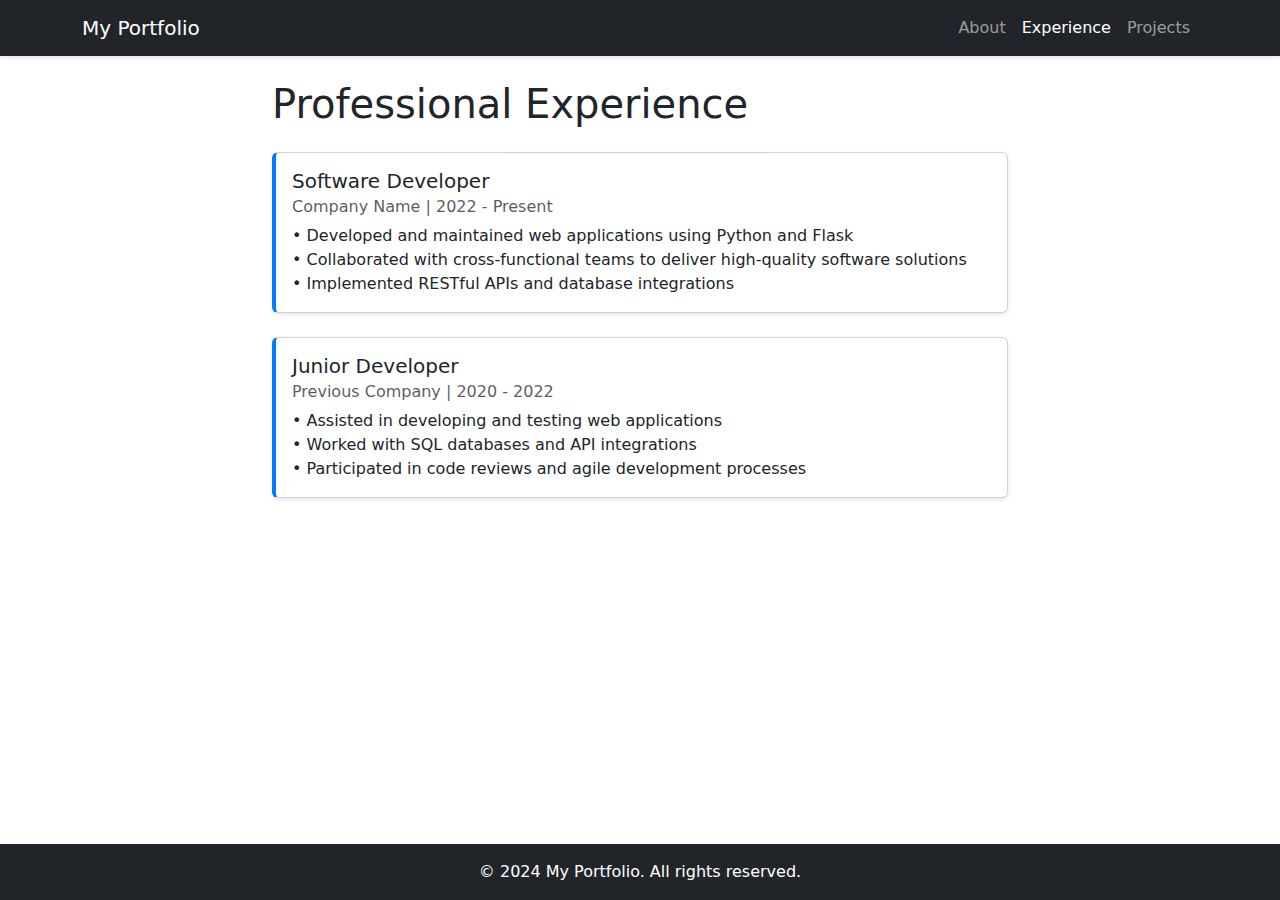
==== experience.html @ 0e80ca26 "Initial Commit" ====
<!DOCTYPE html>
<html lang="en">
<head>
    <meta charset="UTF-8">
    <meta name="viewport" content="width=device-width, initial-scale=1.0">
    <title>Experience - My Portfolio</title>
    <link href="https://cdn.jsdelivr.net/npm/bootstrap@5.3.0/dist/css/bootstrap.min.css" rel="stylesheet">
    <link rel="stylesheet" href="css/style.css">
</head>
<body>
    <nav class="navbar navbar-expand-lg navbar-dark bg-dark">
        <div class="container">
            <a class="navbar-brand" href="index.html">My Portfolio</a>
            <button class="navbar-toggler" type="button" data-bs-toggle="collapse" data-bs-target="#navbarNav">
                <span class="navbar-toggler-icon"></span>
            </button>
            <div class="collapse navbar-collapse" id="navbarNav">
                <ul class="navbar-nav ms-auto">
                    <li class="nav-item">
                        <a class="nav-link" href="index.html">About</a>
                    </li>
                    <li class="nav-item">
                        <a class="nav-link active" href="experience.html">Experience</a>
                    </li>
                    <li class="nav-item">
                        <a class="nav-link" href="projects.html">Projects</a>
                    </li>
                </ul>
            </div>
        </div>
    </nav>

    <main class="container mt-4">
        <div class="row">
            <div class="col-md-8 offset-md-2">
                <h1 class="mb-4">Professional Experience</h1>
                
                <div class="timeline">
                    <div class="card mb-4">
                        <div class="card-body">
                            <h5 class="card-title">Software Developer</h5>
                            <h6 class="card-subtitle mb-2 text-muted">Company Name | 2022 - Present</h6>
                            <p class="card-text">
                                • Developed and maintained web applications using Python and Flask<br>
                                • Collaborated with cross-functional teams to deliver high-quality software solutions<br>
                                • Implemented RESTful APIs and database integrations
                            </p>
                        </div>
                    </div>

                    <div class="card mb-4">
                        <div class="card-body">
                            <h5 class="card-title">Junior Developer</h5>
                            <h6 class="card-subtitle mb-2 text-muted">Previous Company | 2020 - 2022</h6>
                            <p class="card-text">
                                • Assisted in developing and testing web applications<br>
                                • Worked with SQL databases and API integrations<br>
                                • Participated in code reviews and agile development processes
                            </p>
                        </div>
                    </div>
                </div>
            </div>
        </div>
    </main>

    <footer class="footer mt-5 py-3 bg-dark text-white">
        <div class="container text-center">
            <span>© 2024 My Portfolio. All rights reserved.</span>
        </div>
    </footer>

    <script src="https://cdn.jsdelivr.net/npm/bootstrap@5.3.0/dist/js/bootstrap.bundle.min.js"></script>
</body>
</html>
---- css/style.css ----
body {
    min-height: 100vh;
    display: flex;
    flex-direction: column;
}

main {
    flex: 1;
}

.navbar {
    box-shadow: 0 2px 4px rgba(0,0,0,.1);
}

.card {
    transition: transform 0.2s;
    box-shadow: 0 2px 4px rgba(0,0,0,.1);
}

.card:hover {
    transform: translateY(-5px);
}

.footer {
    margin-top: auto;
}

.timeline .card {
    border-left: 4px solid #007bff;
}

.btn-group .btn {
    margin-right: 5px;
}

/* Responsive adjustments */
@media (max-width: 768px) {
    .container {
        padding: 0 15px;
    }
    
    .card {
        margin-bottom: 1rem;
    }
    
    .navbar-brand {
        font-size: 1.2rem;
    }
}
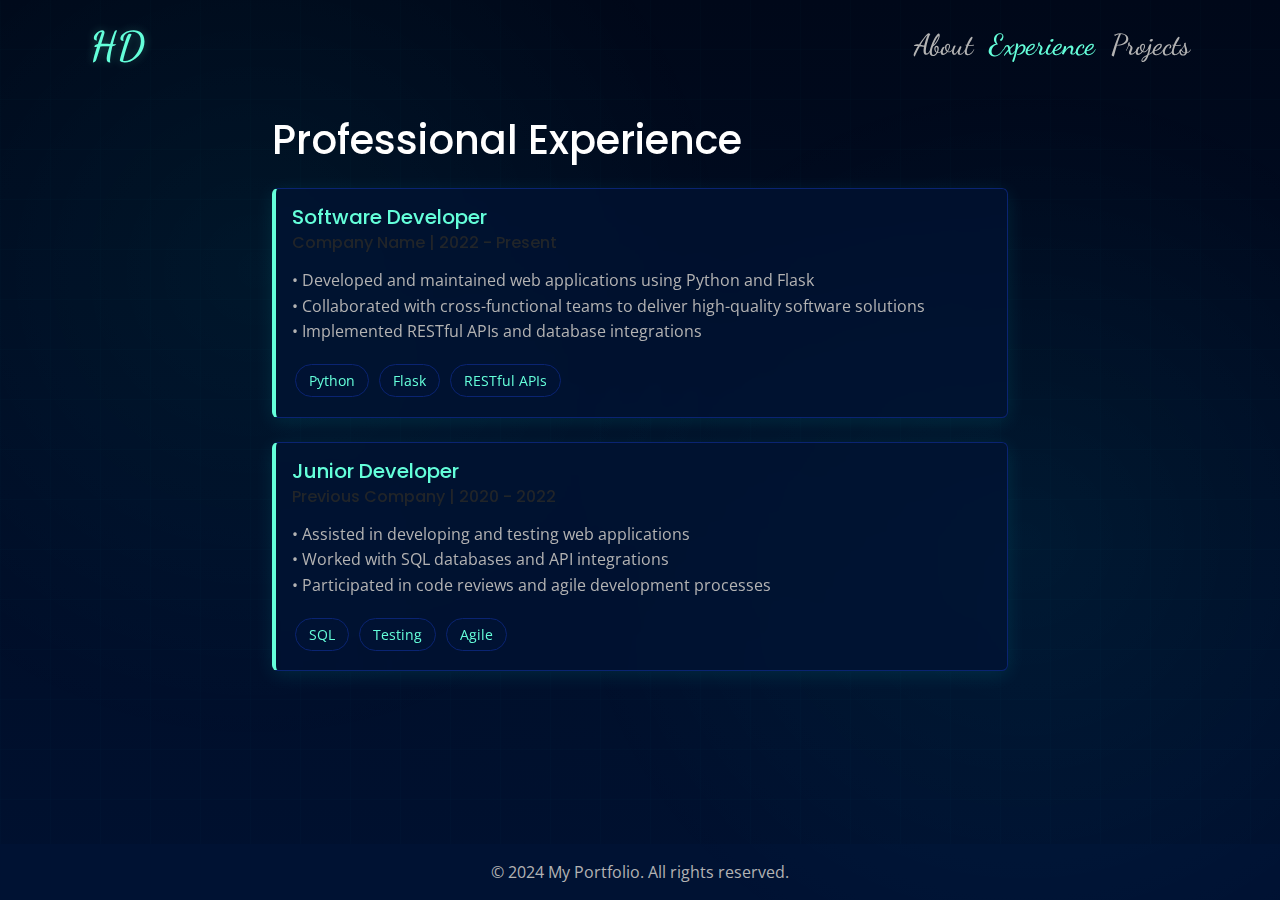
==== commit 67c5b5c4: "Updated portfolio with data-themed background and improved typewriter effect" ====
--- a/experience.html
+++ b/experience.html
@@ -8,9 +8,17 @@
     <link rel="stylesheet" href="css/style.css">
 </head>
 <body>
-    <nav class="navbar navbar-expand-lg navbar-dark bg-dark">
+    <nav class="navbar navbar-expand-lg">
         <div class="container">
-            <a class="navbar-brand" href="index.html">My Portfolio</a>
+            <a class="navbar-brand" href="index.html">
+                HD
+                <div class="typewriter-tooltip">
+                    <span>Hey there! 👋</span>
+                    <span>Just to let you know...</span>
+                    <span>This doesn't mean HD Quality,</span>
+                    <span>it's just my initials!</span>
+                </div>
+            </a>
             <button class="navbar-toggler" type="button" data-bs-toggle="collapse" data-bs-target="#navbarNav">
                 <span class="navbar-toggler-icon"></span>
             </button>
@@ -39,24 +47,34 @@
                     <div class="card mb-4">
                         <div class="card-body">
                             <h5 class="card-title">Software Developer</h5>
-                            <h6 class="card-subtitle mb-2 text-muted">Company Name | 2022 - Present</h6>
+                            <h6 class="card-subtitle mb-3">Company Name | 2022 - Present</h6>
                             <p class="card-text">
                                 • Developed and maintained web applications using Python and Flask<br>
                                 • Collaborated with cross-functional teams to deliver high-quality software solutions<br>
                                 • Implemented RESTful APIs and database integrations
                             </p>
+                            <div class="mt-3">
+                                <span class="skill-tag">Python</span>
+                                <span class="skill-tag">Flask</span>
+                                <span class="skill-tag">RESTful APIs</span>
+                            </div>
                         </div>
                     </div>
 
                     <div class="card mb-4">
                         <div class="card-body">
                             <h5 class="card-title">Junior Developer</h5>
-                            <h6 class="card-subtitle mb-2 text-muted">Previous Company | 2020 - 2022</h6>
+                            <h6 class="card-subtitle mb-3">Previous Company | 2020 - 2022</h6>
                             <p class="card-text">
                                 • Assisted in developing and testing web applications<br>
                                 • Worked with SQL databases and API integrations<br>
                                 • Participated in code reviews and agile development processes
                             </p>
+                            <div class="mt-3">
+                                <span class="skill-tag">SQL</span>
+                                <span class="skill-tag">Testing</span>
+                                <span class="skill-tag">Agile</span>
+                            </div>
                         </div>
                     </div>
                 </div>
@@ -64,7 +82,7 @@
         </div>
     </main>
 
-    <footer class="footer mt-5 py-3 bg-dark text-white">
+    <footer class="footer mt-5 py-3">
         <div class="container text-center">
             <span>© 2024 My Portfolio. All rights reserved.</span>
         </div>
--- a/css/style.css
+++ b/css/style.css
@@ -1,36 +1,323 @@
+/* Import Google Fonts */
+@import url('https://fonts.googleapis.com/css2?family=Open+Sans:wght@300;400;600&family=Poppins:wght@400;500;600;700&family=Source+Code+Pro:wght@400&family=Dancing+Script:wght@400;500;600;700&display=swap');
+
+/* Dark mode colors */
+:root {
+    --bg-primary: #000819;
+    --bg-secondary: #001233;
+    --text-primary: #ffffff;
+    --text-secondary: #b3b3b3;
+    --accent-color: #64ffda;
+    --card-bg: rgba(0, 18, 51, 0.7);
+    --border-color: #0a2472;
+    --glow-color: rgba(0, 255, 255, 0.1);
+}
+
+/* Logo Container */
+.navbar {
+    position: relative;
+    overflow: visible;
+    z-index: 1000;
+    padding: 1.5rem 0;
+    background-color: transparent !important;
+    box-shadow: none;
+}
+
+/* Logo Styling */
+.navbar-brand {
+    font-family: 'Dancing Script', cursive;
+    font-weight: 700;
+    font-size: 2.5rem !important;
+    color: var(--accent-color) !important;
+    letter-spacing: 1px;
+    padding: 0 8px;
+    transition: all 0.3s ease;
+    text-shadow: 0 0 10px rgba(100, 255, 218, 0.3);
+    position: relative;
+    display: inline-flex;
+    align-items: center;
+}
+
+.navbar-brand:hover {
+    color: var(--accent-color) !important;
+    transform: translateY(-2px);
+    text-shadow: 0 0 15px rgba(100, 255, 218, 0.5);
+}
+
+/* Cloud-like tooltip */
+.typewriter-tooltip {
+    visibility: hidden;
+    position: absolute;
+    top: -5px;
+    left: calc(100% + 15px);
+    padding: 0.8rem 1.8rem;
+    background-color: var(--bg-secondary);
+    border: 2px solid var(--border-color);
+    font-family: 'Dancing Script', cursive;
+    font-size: 1.2rem;
+    font-weight: 500;
+    color: var(--text-secondary);
+    white-space: pre-line;
+    z-index: 1000;
+    width: 335px;
+    text-align: left;
+    line-height: 1;
+    box-shadow: 0 4px 15px rgba(0, 0, 0, 0.2);
+    border-radius: 25px 25px 25px 5px;
+    transform-origin: left center;
+}
+
+.typewriter-tooltip::before {
+    content: '';
+    position: absolute;
+    left: -12px;
+    top: 15px;
+    width: 20px;
+    height: 20px;
+    background-color: var(--bg-secondary);
+    border: 2px solid var(--border-color);
+    border-right: none;
+    border-top: none;
+    transform: rotate(45deg);
+}
+
+.navbar-brand:hover .typewriter-tooltip {
+    visibility: visible;
+    animation: fadeIn 0.3s ease forwards;
+}
+
+.typewriter-tooltip span {
+    display: block;
+    overflow: hidden;
+    white-space: nowrap;
+    width: 0;
+    margin-bottom: 0.2rem;
+}
+
+.navbar-brand:hover .typewriter-tooltip span {
+    animation: typing 2s steps(80, end) forwards;
+}
+
+@keyframes typing {
+    from {
+        width: 0;
+    }
+    to {
+        width: 100%;
+    }
+}
+
+.navbar-brand:hover .typewriter-tooltip span:nth-child(1) {
+    animation-delay: 0s;
+}
+
+.navbar-brand:hover .typewriter-tooltip span:nth-child(2) {
+    animation-delay: 2s;
+}
+
+.navbar-brand:hover .typewriter-tooltip span:nth-child(3) {
+    animation-delay: 4s;
+}
+
+.navbar-brand:hover .typewriter-tooltip span:nth-child(4) {
+    animation-delay: 6s;
+}
+
+/* Typewriter animation */
+@keyframes typing {
+    from { width: 0 }
+    to { width: 100% }
+}
+
+/* Fade in animation */
+@keyframes fadeIn {
+    from {
+        opacity: 0;
+        transform: translateX(-10px);
+    }
+    to {
+        opacity: 1;
+        transform: translateX(0);
+    }
+}
+
+/* Responsive adjustments for tooltip */
+@media (max-width: 992px) {
+    .typewriter-tooltip {
+        width: 320px;
+        left: 50%;
+        top: calc(100% + 15px);
+        transform: translateX(-50%);
+        border-radius: 20px;
+    }
+
+    .typewriter-tooltip::before {
+        left: calc(50% - 10px);
+        top: -10px;
+        transform: rotate(135deg);
+    }
+
+    .navbar-brand:hover .typewriter-tooltip {
+        transform: translateX(-50%);
+    }
+
+    @keyframes fadeIn {
+        from {
+            opacity: 0;
+            transform: translateX(-50%) translateY(-10px);
+        }
+        to {
+            opacity: 1;
+            transform: translateX(-50%) translateY(0);
+        }
+    }
+}
+
 body {
     min-height: 100vh;
     display: flex;
     flex-direction: column;
+    background-color: var(--bg-primary);
+    background-image: 
+        linear-gradient(0deg, rgba(0, 18, 51, 0.9) 0%, rgba(0, 8, 25, 0.9) 100%),
+        linear-gradient(90deg, var(--glow-color) 1px, transparent 1px),
+        linear-gradient(0deg, var(--glow-color) 1px, transparent 1px),
+        radial-gradient(circle at 50% 50%, var(--glow-color) 0%, transparent 50%);
+    background-size: 100% 100%, 50px 50px, 50px 50px, 100% 100%;
+    background-position: 0 0;
+    color: var(--text-primary);
+    font-family: 'Open Sans', sans-serif;
+    position: relative;
+    overflow: hidden;
+}
+
+body::before {
+    content: '';
+    position: fixed;
+    top: 0;
+    left: 0;
+    width: 100%;
+    height: 100%;
+    background: 
+        radial-gradient(circle at 20% 30%, rgba(0, 255, 255, 0.05) 0%, transparent 40%),
+        radial-gradient(circle at 80% 60%, rgba(0, 255, 255, 0.05) 0%, transparent 40%);
+    pointer-events: none;
+    z-index: 0;
+    animation: glow 10s infinite alternate;
+}
+
+@keyframes glow {
+    0% {
+        opacity: 0.5;
+        transform: scale(1);
+    }
+    100% {
+        opacity: 1;
+        transform: scale(1.1);
+    }
+}
+
+h1, h2, h3, h4, h5, h6 {
+    font-family: 'Poppins', sans-serif;
+    color: var(--text-primary);
 }
 
 main {
     flex: 1;
+    position: relative;
+    z-index: 1;
 }
 
 .navbar {
-    box-shadow: 0 2px 4px rgba(0,0,0,.1);
+    padding: 1rem 0;
+}
+
+.nav-link {
+    color: var(--text-secondary) !important;
+    transition: color 0.3s ease;
+    font-size: 1.8rem;
+    font-weight: 500;
+    font-family: 'Dancing Script', cursive;
+}
+
+.nav-link:hover, .nav-link.active {
+    color: var(--accent-color) !important;
 }
 
 .card {
-    transition: transform 0.2s;
-    box-shadow: 0 2px 4px rgba(0,0,0,.1);
+    background-color: var(--card-bg);
+    backdrop-filter: blur(10px);
+    border: 1px solid var(--border-color);
+    transition: transform 0.2s, box-shadow 0.2s;
+    box-shadow: 0 4px 20px rgba(0, 255, 255, 0.1);
 }
 
 .card:hover {
     transform: translateY(-5px);
+    box-shadow: 0 6px 12px rgba(0, 0, 0, 0.2);
+}
+
+.card-title {
+    color: var(--accent-color);
+}
+
+.card-text {
+    color: var(--text-secondary);
+    line-height: 1.6;
 }
 
 .footer {
-    margin-top: auto;
+    background-color: var(--bg-secondary) !important;
+    color: var(--text-secondary);
 }
 
 .timeline .card {
-    border-left: 4px solid #007bff;
-}
-
-.btn-group .btn {
-    margin-right: 5px;
+    border-left: 4px solid var(--accent-color);
+}
+
+.btn-outline-primary {
+    color: var(--accent-color);
+    border-color: var(--accent-color);
+}
+
+.btn-outline-primary:hover {
+    background-color: var(--accent-color);
+    color: var(--bg-primary);
+}
+
+.btn-outline-secondary {
+    color: var(--text-secondary);
+    border-color: var(--text-secondary);
+}
+
+.list-unstyled li {
+    margin-bottom: 0.5rem;
+    color: var(--text-secondary);
+}
+
+.list-unstyled li::before {
+    content: '✓';
+    color: var(--accent-color);
+    margin-right: 0.5rem;
+}
+
+/* Skill tags */
+.skill-tag {
+    background-color: var(--bg-secondary);
+    color: var(--accent-color);
+    padding: 0.3rem 0.8rem;
+    border-radius: 20px;
+    display: inline-block;
+    margin: 0.2rem;
+    font-size: 0.9rem;
+    border: 1px solid var(--border-color);
+    transition: all 0.3s ease;
+}
+
+.skill-tag:hover {
+    background-color: var(--accent-color);
+    color: var(--bg-primary);
+    transform: translateY(-2px);
 }
 
 /* Responsive adjustments */
@@ -44,6 +331,19 @@
     }
     
     .navbar-brand {
-        font-size: 1.2rem;
+        font-size: 2rem !important;
+    }
+
+    .nav-link {
+        font-size: 1.5rem;
+    }
+}
+
+@keyframes fade-in {
+    from {
+        opacity: 0;
+    }
+    to {
+        opacity: 1;
     }
 } 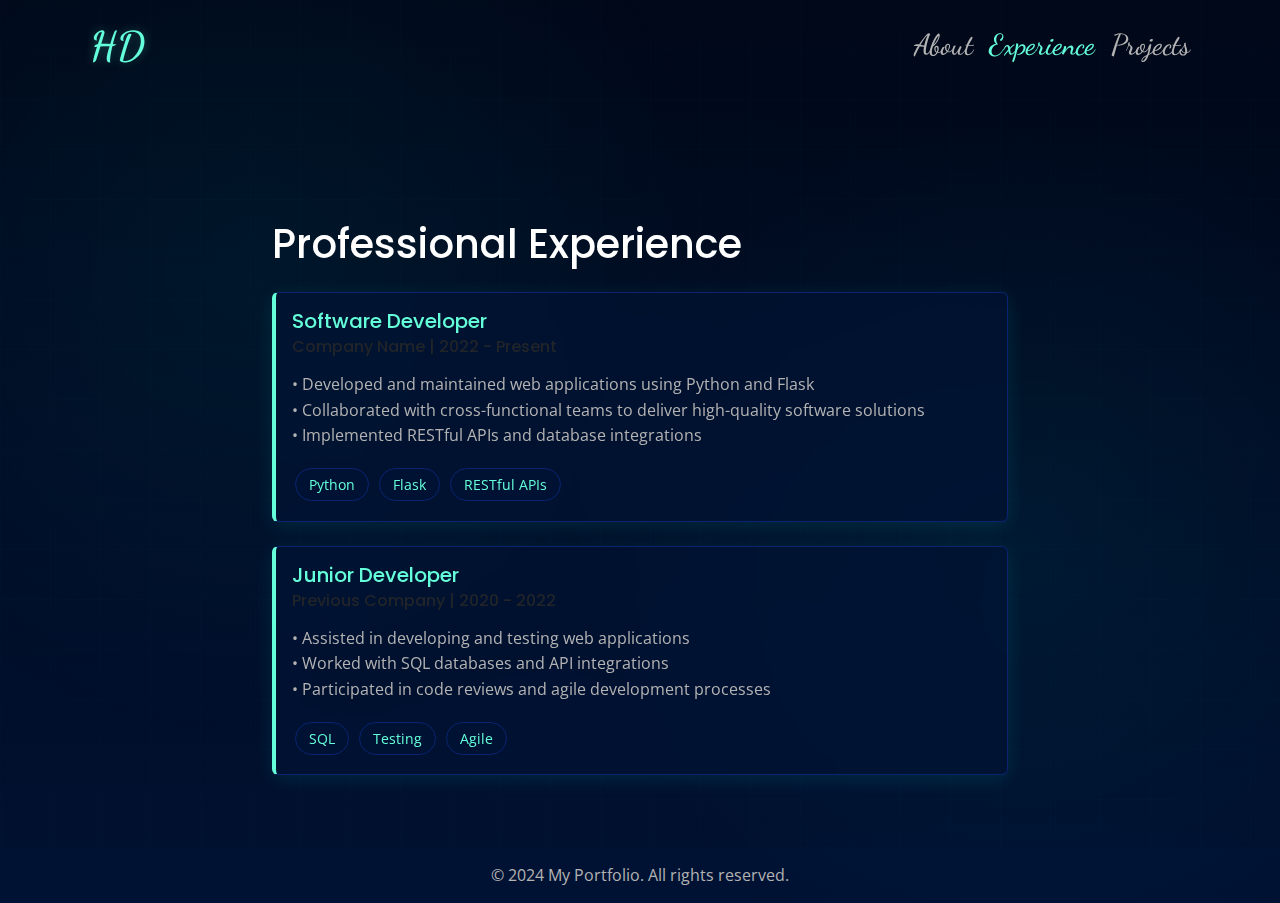
==== commit cf278a74: "Changes in Portfolio" ====
--- a/experience.html
+++ b/experience.html
@@ -13,10 +13,10 @@
             <a class="navbar-brand" href="index.html">
                 HD
                 <div class="typewriter-tooltip">
-                    <span>Hey there! 👋</span>
-                    <span>Just to let you know...</span>
-                    <span>This doesn't mean HD Quality,</span>
-                    <span>it's just my initials!</span>
+                    <span>Hi there! 👋</span>
+                    <span>While HD might suggest High Definition,</span>
+                    <span>these are just my initials - but rest assured,</span>
+                    <span>my work quality is always in high definition! ✨</span>
                 </div>
             </a>
             <button class="navbar-toggler" type="button" data-bs-toggle="collapse" data-bs-target="#navbarNav">
@@ -89,5 +89,6 @@
     </footer>
 
     <script src="https://cdn.jsdelivr.net/npm/bootstrap@5.3.0/dist/js/bootstrap.bundle.min.js"></script>
+    <script src="static/js/typing-sound.js"></script>
 </body>
 </html> --- a/css/style.css
+++ b/css/style.css
@@ -50,35 +50,21 @@
     position: absolute;
     top: -5px;
     left: calc(100% + 15px);
-    padding: 0.8rem 1.8rem;
-    background-color: var(--bg-secondary);
-    border: 2px solid var(--border-color);
+    padding: 0.8rem;
     font-family: 'Dancing Script', cursive;
     font-size: 1.2rem;
     font-weight: 500;
-    color: var(--text-secondary);
+    color: var(--accent-color);
     white-space: pre-line;
     z-index: 1000;
-    width: 335px;
+    width: 410px;
     text-align: left;
     line-height: 1;
-    box-shadow: 0 4px 15px rgba(0, 0, 0, 0.2);
-    border-radius: 25px 25px 25px 5px;
-    transform-origin: left center;
-}
-
+}
+
+/* Remove the tooltip arrow since we don't have a box anymore */
 .typewriter-tooltip::before {
-    content: '';
-    position: absolute;
-    left: -12px;
-    top: 15px;
-    width: 20px;
-    height: 20px;
-    background-color: var(--bg-secondary);
-    border: 2px solid var(--border-color);
-    border-right: none;
-    border-top: none;
-    transform: rotate(45deg);
+    display: none;
 }
 
 .navbar-brand:hover .typewriter-tooltip {
@@ -92,6 +78,7 @@
     white-space: nowrap;
     width: 0;
     margin-bottom: 0.2rem;
+    text-shadow: 0 0 10px rgba(100, 255, 218, 0.3);
 }
 
 .navbar-brand:hover .typewriter-tooltip span {
@@ -142,34 +129,100 @@
 }
 
 /* Responsive adjustments for tooltip */
+@media (max-width: 1200px) {
+    .container {
+        max-width: 95%;
+    }
+}
+
 @media (max-width: 992px) {
     .typewriter-tooltip {
-        width: 320px;
+        width: 350px;
         left: 50%;
         top: calc(100% + 15px);
         transform: translateX(-50%);
-        border-radius: 20px;
-    }
-
-    .typewriter-tooltip::before {
-        left: calc(50% - 10px);
-        top: -10px;
-        transform: rotate(135deg);
+        font-size: 1rem;
+        text-align: center;
     }
 
     .navbar-brand:hover .typewriter-tooltip {
         transform: translateX(-50%);
     }
 
-    @keyframes fadeIn {
-        from {
-            opacity: 0;
-            transform: translateX(-50%) translateY(-10px);
-        }
-        to {
-            opacity: 1;
-            transform: translateX(-50%) translateY(0);
-        }
+    .nav-link {
+        font-size: 1.5rem;
+        text-align: center;
+        padding: 0.5rem 0;
+    }
+
+    .card {
+        margin-bottom: 2rem;
+    }
+}
+
+@media (max-width: 768px) {
+    .container {
+        padding: 0 15px;
+    }
+    
+    .navbar-brand {
+        font-size: 2rem !important;
+    }
+
+    .nav-link {
+        font-size: 1.3rem;
+    }
+
+    .typewriter-tooltip {
+        width: 300px;
+        font-size: 0.9rem;
+    }
+
+    h1 {
+        font-size: 1.8rem;
+    }
+
+    .card-title {
+        font-size: 1.2rem;
+    }
+
+    .skill-tag {
+        font-size: 0.8rem;
+        padding: 0.3rem 0.8rem;
+        margin: 0.2rem;
+    }
+}
+
+@media (max-width: 576px) {
+    .navbar-brand {
+        font-size: 1.8rem !important;
+    }
+
+    .typewriter-tooltip {
+        width: 260px;
+        font-size: 0.85rem;
+    }
+
+    .nav-link {
+        font-size: 1.2rem;
+    }
+
+    h1 {
+        font-size: 1.6rem;
+    }
+
+    .card {
+        padding: 1rem;
+    }
+
+    .skill-tag {
+        font-size: 0.75rem;
+        padding: 0.25rem 0.6rem;
+    }
+
+    .footer {
+        font-size: 0.8rem;
+        padding: 1rem 0;
     }
 }
 
@@ -226,6 +279,11 @@
     flex: 1;
     position: relative;
     z-index: 1;
+    margin-top: 3rem;
+}
+
+.container.mt-4 {
+    margin-top: 3rem !important;
 }
 
 .navbar {
@@ -320,25 +378,6 @@
     transform: translateY(-2px);
 }
 
-/* Responsive adjustments */
-@media (max-width: 768px) {
-    .container {
-        padding: 0 15px;
-    }
-    
-    .card {
-        margin-bottom: 1rem;
-    }
-    
-    .navbar-brand {
-        font-size: 2rem !important;
-    }
-
-    .nav-link {
-        font-size: 1.5rem;
-    }
-}
-
 @keyframes fade-in {
     from {
         opacity: 0;
@@ -346,4 +385,14 @@
     to {
         opacity: 1;
     }
+}
+
+.col-md-8.offset-md-2 {
+    margin-top: 5rem;
+}
+
+main {
+    flex: 1;
+    position: relative;
+    z-index: 1;
 } 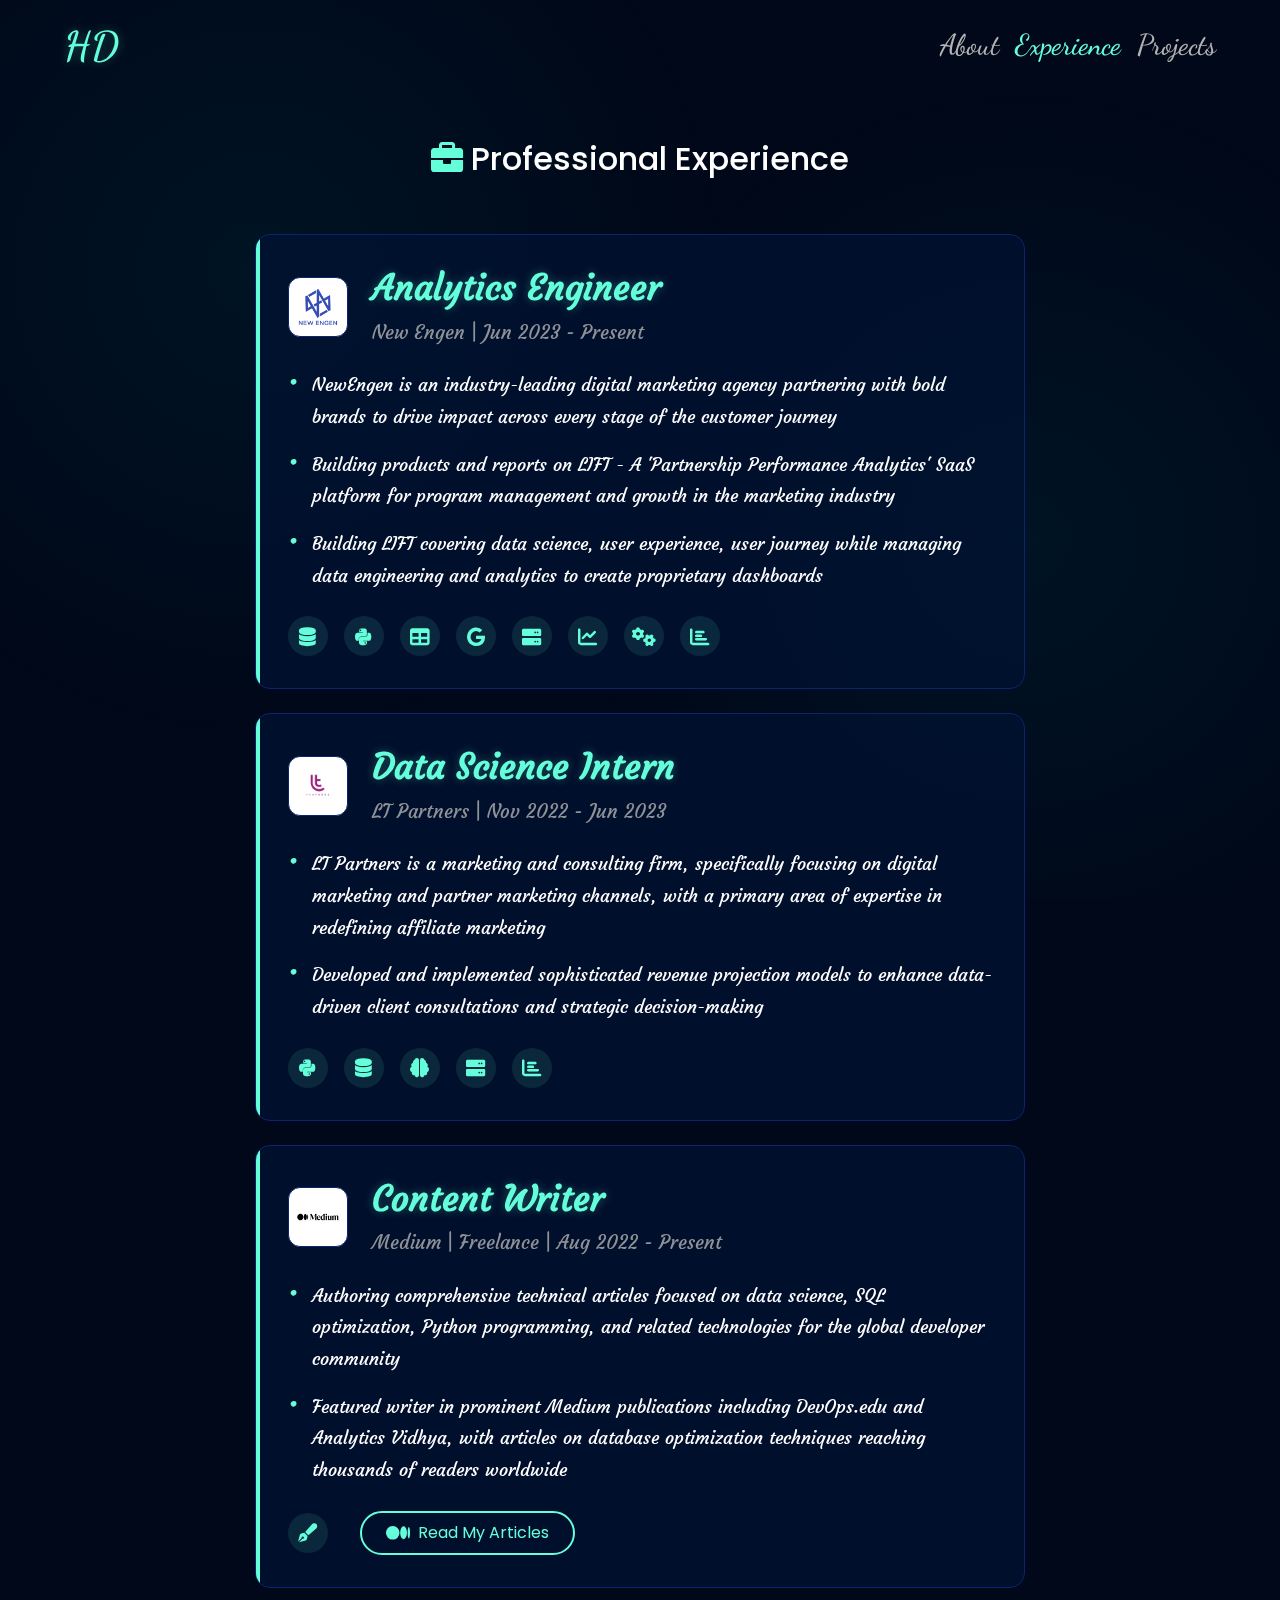
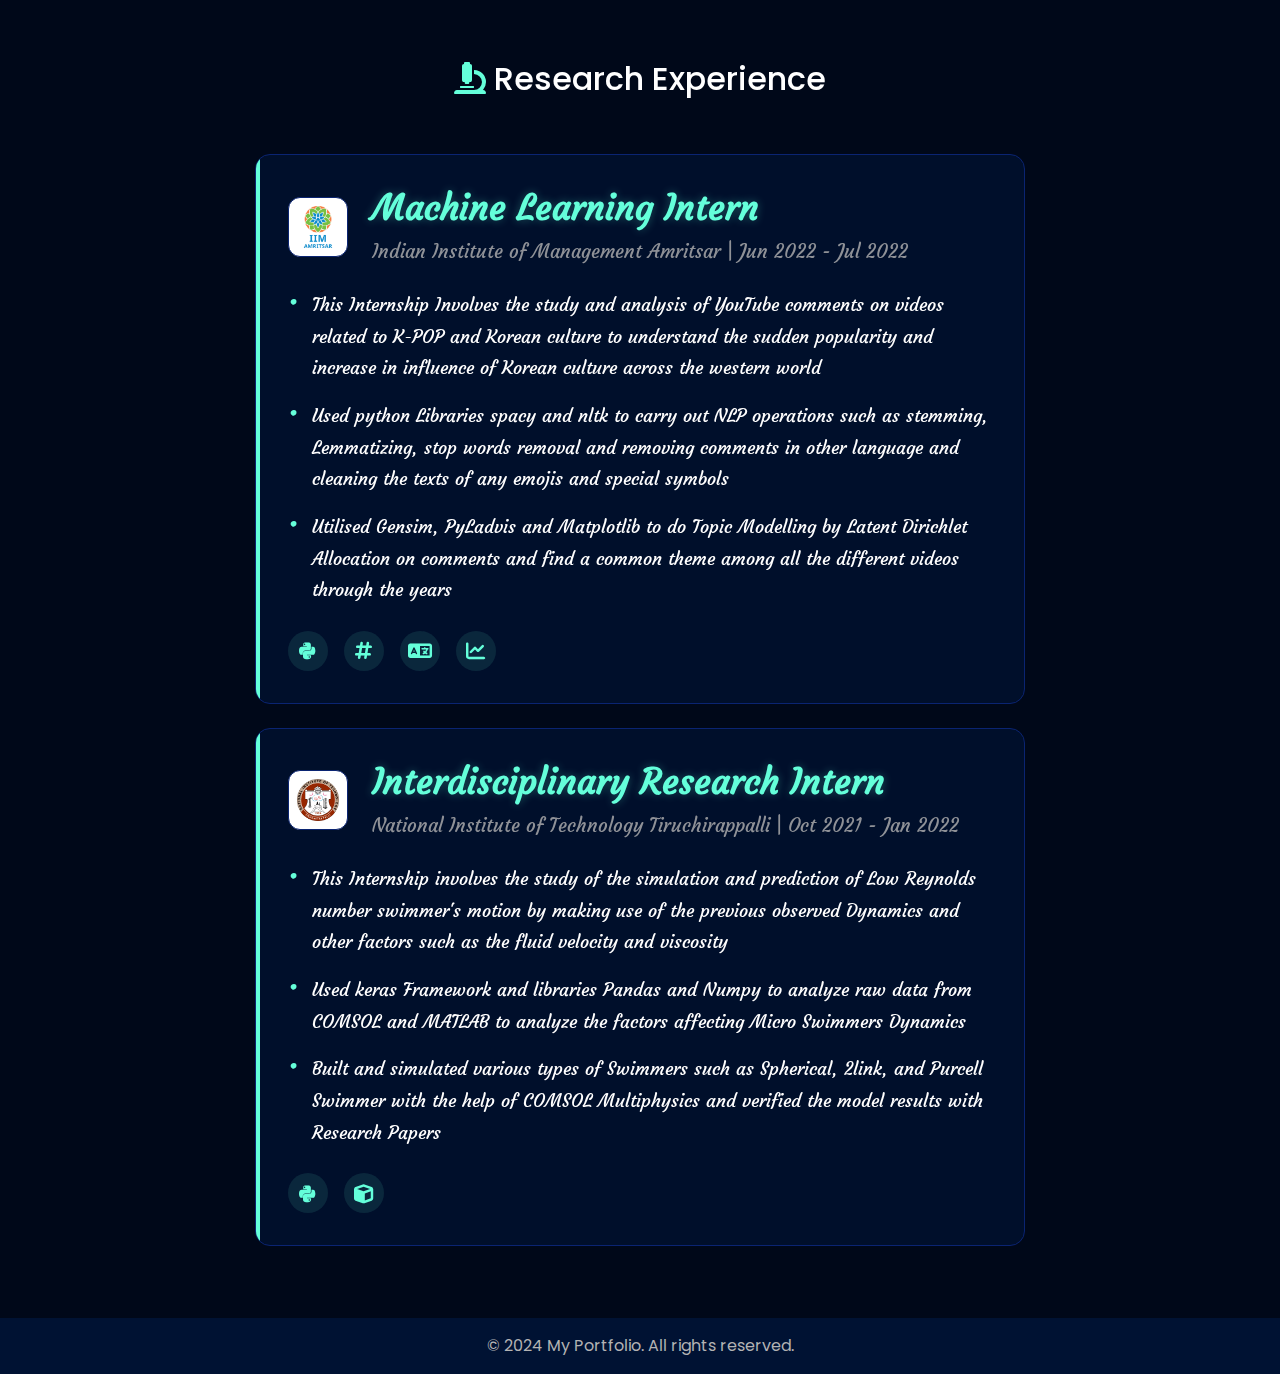
==== commit 4ad1d1c5: "Updated experience page with professional and research experience sections" ====
--- a/experience.html
+++ b/experience.html
@@ -5,6 +5,7 @@
     <meta name="viewport" content="width=device-width, initial-scale=1.0">
     <title>Experience - My Portfolio</title>
     <link href="https://cdn.jsdelivr.net/npm/bootstrap@5.3.0/dist/css/bootstrap.min.css" rel="stylesheet">
+    <link href="https://cdnjs.cloudflare.com/ajax/libs/font-awesome/6.0.0/css/all.min.css" rel="stylesheet">
     <link rel="stylesheet" href="css/style.css">
 </head>
 <body>
@@ -39,41 +40,189 @@
     </nav>
 
     <main class="container mt-4">
-        <div class="row">
-            <div class="col-md-8 offset-md-2">
-                <h1 class="mb-4">Professional Experience</h1>
-                
+        <div class="row justify-content-center">
+            <div class="col-12 text-center mb-5">
+                <h2 class="section-title">
+                    <i class="fas fa-briefcase"></i>
+                    Professional Experience
+                </h2>
+            </div>
+            <div class="col-md-8">
                 <div class="timeline">
                     <div class="card mb-4">
                         <div class="card-body">
-                            <h5 class="card-title">Software Developer</h5>
-                            <h6 class="card-subtitle mb-3">Company Name | 2022 - Present</h6>
-                            <p class="card-text">
-                                • Developed and maintained web applications using Python and Flask<br>
-                                • Collaborated with cross-functional teams to deliver high-quality software solutions<br>
-                                • Implemented RESTful APIs and database integrations
-                            </p>
-                            <div class="mt-3">
-                                <span class="skill-tag">Python</span>
-                                <span class="skill-tag">Flask</span>
-                                <span class="skill-tag">RESTful APIs</span>
-                            </div>
-                        </div>
-                    </div>
-
-                    <div class="card mb-4">
-                        <div class="card-body">
-                            <h5 class="card-title">Junior Developer</h5>
-                            <h6 class="card-subtitle mb-3">Previous Company | 2020 - 2022</h6>
-                            <p class="card-text">
-                                • Assisted in developing and testing web applications<br>
-                                • Worked with SQL databases and API integrations<br>
-                                • Participated in code reviews and agile development processes
-                            </p>
-                            <div class="mt-3">
-                                <span class="skill-tag">SQL</span>
-                                <span class="skill-tag">Testing</span>
-                                <span class="skill-tag">Agile</span>
+                            <div class="experience-header">
+                                <div class="company-logo">
+                                    <img src="assets/images/company1.png" alt="New Engen Logo" />
+                                </div>
+                                <div class="experience-info">
+                                    <h3 class="experience-title">Analytics Engineer</h3>
+                                    <p class="company-duration">New Engen | Jun 2023 - Present</p>
+                                </div>
+                            </div>
+                            <ul class="experience-points">
+                                <li>NewEngen is an industry-leading digital marketing agency partnering with bold brands to drive impact across every stage of the customer journey</li>
+                                <li>Building products and reports on LIFT - A 'Partnership Performance Analytics' SaaS platform for program management and growth in the marketing industry</li>
+                                <li>Building LIFT covering data science, user experience, user journey while managing data engineering and analytics to create proprietary dashboards</li>
+                            </ul>
+                            <div class="skills-container">
+                                <div class="skill-icon" data-tooltip="SQL">
+                                    <i class="fas fa-database"></i>
+                                </div>
+                                <div class="skill-icon" data-tooltip="Python">
+                                    <i class="fab fa-python"></i>
+                                </div>
+                                <div class="skill-icon" data-tooltip="Excel">
+                                    <i class="fas fa-table"></i>
+                                </div>
+                                <div class="skill-icon" data-tooltip="Google Cloud Platform">
+                                    <i class="fab fa-google"></i>
+                                </div>
+                                <div class="skill-icon" data-tooltip="Google BigQuery">
+                                    <i class="fas fa-server"></i>
+                                </div>
+                                <div class="skill-icon" data-tooltip="Data Analytics">
+                                    <i class="fas fa-chart-line"></i>
+                                </div>
+                                <div class="skill-icon" data-tooltip="Data Engineering">
+                                    <i class="fas fa-cogs"></i>
+                                </div>
+                                <div class="skill-icon" data-tooltip="Looker Studio">
+                                    <i class="fas fa-chart-bar"></i>
+                                </div>
+                            </div>
+                        </div>
+                    </div>
+
+                    <div class="card mb-4">
+                        <div class="card-body">
+                            <div class="experience-header">
+                                <div class="company-logo">
+                                    <img src="assets/images/company2.png" alt="LT Partners Logo" />
+                                </div>
+                                <div class="experience-info">
+                                    <h3 class="experience-title">Data Science Intern</h3>
+                                    <p class="company-duration">LT Partners | Nov 2022 - Jun 2023</p>
+                                </div>
+                            </div>
+                            <ul class="experience-points">
+                                <li>LT Partners is a marketing and consulting firm, specifically focusing on digital marketing and partner marketing channels, with a primary area of expertise in redefining affiliate marketing</li>
+                                <li>Developed and implemented sophisticated revenue projection models to enhance data-driven client consultations and strategic decision-making</li>
+                            </ul>
+                            <div class="skills-container">
+                                <div class="skill-icon" data-tooltip="Python">
+                                    <i class="fab fa-python"></i>
+                                </div>
+                                <div class="skill-icon" data-tooltip="SQL">
+                                    <i class="fas fa-database"></i>
+                                </div>
+                                <div class="skill-icon" data-tooltip="Data Science">
+                                    <i class="fas fa-brain"></i>
+                                </div>
+                                <div class="skill-icon" data-tooltip="Google BigQuery">
+                                    <i class="fas fa-server"></i>
+                                </div>
+                                <div class="skill-icon" data-tooltip="Looker Studio">
+                                    <i class="fas fa-chart-bar"></i>
+                                </div>
+                            </div>
+                        </div>
+                    </div>
+
+                    <div class="card mb-4">
+                        <div class="card-body">
+                            <div class="experience-header">
+                                <div class="company-logo">
+                                    <img src="assets/images/company3.png" alt="Medium Logo" />
+                                </div>
+                                <div class="experience-info">
+                                    <h3 class="experience-title">Content Writer</h3>
+                                    <p class="company-duration">Medium | Freelance | Aug 2022 - Present</p>
+                                </div>
+                            </div>
+                            <ul class="experience-points">
+                                <li>Authoring comprehensive technical articles focused on data science, SQL optimization, Python programming, and related technologies for the global developer community</li>
+                                <li>Featured writer in prominent Medium publications including DevOps.edu and Analytics Vidhya, with articles on database optimization techniques reaching thousands of readers worldwide</li>
+                            </ul>
+                            <div class="skills-container">
+                                <div class="skill-icon" data-tooltip="Technical Writing">
+                                    <i class="fas fa-pen-fancy"></i>
+                                </div>
+                                <a href="https://medium.com/@haarishks2020" target="_blank" class="btn btn-outline-accent ms-3">
+                                    <i class="fab fa-medium"></i> Read My Articles
+                                </a>
+                            </div>
+                        </div>
+                    </div>
+                </div>
+            </div>
+        </div>
+
+        <div class="row justify-content-center mt-5">
+            <div class="col-12 text-center mb-5">
+                <h2 class="section-title">
+                    <i class="fas fa-microscope"></i>
+                    Research Experience
+                </h2>
+            </div>
+            <div class="col-md-8">
+                <div class="timeline">
+                    <div class="card mb-4">
+                        <div class="card-body">
+                            <div class="experience-header">
+                                <div class="company-logo">
+                                    <img src="assets/images/research1.png" alt="IIM Amritsar Logo" />
+                                </div>
+                                <div class="experience-info">
+                                    <h3 class="experience-title">Machine Learning Intern</h3>
+                                    <p class="company-duration">Indian Institute of Management Amritsar | Jun 2022 - Jul 2022</p>
+                                </div>
+                            </div>
+                            <ul class="experience-points">
+                                <li>This Internship Involves the study and analysis of YouTube comments on videos related to K-POP and Korean culture to understand the sudden popularity and increase in influence of Korean culture across the western world</li>
+                                <li>Used python Libraries spacy and nltk to carry out NLP operations such as stemming, Lemmatizing, stop words removal and removing comments in other language and cleaning the texts of any emojis and special symbols</li>
+                                <li>Utilised Gensim, PyLadvis and Matplotlib to do Topic Modelling by Latent Dirichlet Allocation on comments and find a common theme among all the different videos through the years</li>
+                            </ul>
+                            <div class="skills-container">
+                                <div class="skill-icon" data-tooltip="Python">
+                                    <i class="fab fa-python"></i>
+                                </div>
+                                <div class="skill-icon" data-tooltip="Social Media Mining">
+                                    <i class="fas fa-hashtag"></i>
+                                </div>
+                                <div class="skill-icon" data-tooltip="Natural Language Processing">
+                                    <i class="fas fa-language"></i>
+                                </div>
+                                <div class="skill-icon" data-tooltip="Data Analytics">
+                                    <i class="fas fa-chart-line"></i>
+                                </div>
+                            </div>
+                        </div>
+                    </div>
+
+                    <div class="card mb-4">
+                        <div class="card-body">
+                            <div class="experience-header">
+                                <div class="company-logo">
+                                    <img src="assets/images/research2.png" alt="NIT Trichy Logo" />
+                                </div>
+                                <div class="experience-info">
+                                    <h3 class="experience-title">Interdisciplinary Research Intern</h3>
+                                    <p class="company-duration">National Institute of Technology Tiruchirappalli | Oct 2021 - Jan 2022</p>
+                                </div>
+                            </div>
+                            <ul class="experience-points">
+                                <li>This Internship involves the study of the simulation and prediction of Low Reynolds number swimmer's motion by making use of the previous observed Dynamics and other factors such as the fluid velocity and viscosity</li>
+                                <li>Used keras Framework and libraries Pandas and Numpy to analyze raw data from COMSOL and MATLAB to analyze the factors affecting Micro Swimmers Dynamics</li>
+                                <li>Built and simulated various types of Swimmers such as Spherical, 2link, and Purcell Swimmer with the help of COMSOL Multiphysics and verified the model results with Research Papers</li>
+                            </ul>
+                            <div class="skills-container">
+                                <div class="skill-icon" data-tooltip="Python">
+                                    <i class="fab fa-python"></i>
+                                </div>
+                                <div class="skill-icon" data-tooltip="COMSOL">
+                                    <i class="fas fa-cube"></i>
+                                </div>
                             </div>
                         </div>
                     </div>
@@ -89,6 +238,5 @@
     </footer>
 
     <script src="https://cdn.jsdelivr.net/npm/bootstrap@5.3.0/dist/js/bootstrap.bundle.min.js"></script>
-    <script src="static/js/typing-sound.js"></script>
 </body>
 </html> --- a/css/style.css
+++ b/css/style.css
@@ -1,5 +1,5 @@
 /* Import Google Fonts */
-@import url('https://fonts.googleapis.com/css2?family=Open+Sans:wght@300;400;600&family=Poppins:wght@400;500;600;700&family=Source+Code+Pro:wght@400&family=Dancing+Script:wght@400;500;600;700&display=swap');
+@import url('https://fonts.googleapis.com/css2?family=Open+Sans:wght@300;400;600&family=Poppins:wght@400;500;600;700&family=Source+Code+Pro:wght@400&family=Dancing+Script:wght@400;500;600;700&family=Courgette:wght@400&display=swap');
 
 /* Dark mode colors */
 :root {
@@ -13,6 +13,63 @@
     --glow-color: rgba(0, 255, 255, 0.1);
 }
 
+/* Base styles */
+
+html {
+    height: 100%;
+    overflow-x: hidden;
+}
+
+body {
+    min-height: 100vh;
+
+    background-color: var(--bg-primary);
+    color: var(--text-primary);
+    font-family: 'Poppins', sans-serif;
+    overflow-x: hidden;
+
+    overflow-y: auto;
+    display: flex;
+    flex-direction: column;
+    position: relative;
+}
+
+main {
+    flex: 1 0 auto;
+
+    position: relative;
+    z-index: 1;
+}
+
+fix-layout
+.container {
+    max-width: 1200px;
+    margin: 0 auto;
+    padding: 0 1rem;
+}
+
+/* Section Spacing */
+.about-content {
+    padding: 2rem 0;
+}
+
+.milestones-section {
+    margin-top: 3rem;
+}
+
+.current-reading-section {
+    margin-top: 3rem;
+}
+
+/* Footer */
+.footer {
+    flex-shrink: 0;
+    background-color: var(--bg-secondary);
+    padding: 1rem 0;
+    margin-top: 3rem;
+}
+
+
 /* Logo Container */
 .navbar {
     position: relative;
@@ -191,6 +248,26 @@
         padding: 0.3rem 0.8rem;
         margin: 0.2rem;
     }
+
+    .milestone-image {
+        margin-top: 2rem;
+    }
+
+    .carousel {
+        margin-top: 1.5rem;
+    }
+    
+    .carousel-control-prev,
+    .carousel-control-next {
+        width: 30px;
+        height: 30px;
+    }
+    
+    .carousel-control-prev-icon,
+    .carousel-control-next-icon {
+        width: 15px;
+        height: 15px;
+    }
 }
 
 @media (max-width: 576px) {
@@ -224,24 +301,6 @@
         font-size: 0.8rem;
         padding: 1rem 0;
     }
-}
-
-body {
-    min-height: 100vh;
-    display: flex;
-    flex-direction: column;
-    background-color: var(--bg-primary);
-    background-image: 
-        linear-gradient(0deg, rgba(0, 18, 51, 0.9) 0%, rgba(0, 8, 25, 0.9) 100%),
-        linear-gradient(90deg, var(--glow-color) 1px, transparent 1px),
-        linear-gradient(0deg, var(--glow-color) 1px, transparent 1px),
-        radial-gradient(circle at 50% 50%, var(--glow-color) 0%, transparent 50%);
-    background-size: 100% 100%, 50px 50px, 50px 50px, 100% 100%;
-    background-position: 0 0;
-    color: var(--text-primary);
-    font-family: 'Open Sans', sans-serif;
-    position: relative;
-    overflow: hidden;
 }
 
 body::before {
@@ -275,13 +334,6 @@
     color: var(--text-primary);
 }
 
-main {
-    flex: 1;
-    position: relative;
-    z-index: 1;
-    margin-top: 3rem;
-}
-
 .container.mt-4 {
     margin-top: 3rem !important;
 }
@@ -302,74 +354,180 @@
     color: var(--accent-color) !important;
 }
 
+/* Experience Cards */
 .card {
-    background-color: var(--card-bg);
-    backdrop-filter: blur(10px);
+    background: var(--card-bg);
+    border-radius: 15px;
     border: 1px solid var(--border-color);
-    transition: transform 0.2s, box-shadow 0.2s;
-    box-shadow: 0 4px 20px rgba(0, 255, 255, 0.1);
+    transition: all 0.3s ease;
+    position: relative;
+    overflow: hidden;
+}
+
+.card::before {
+    content: '';
+    position: absolute;
+    left: 0;
+    top: 0;
+    width: 4px;
+    height: 100%;
+    background-color: var(--accent-color);
 }
 
 .card:hover {
     transform: translateY(-5px);
-    box-shadow: 0 6px 12px rgba(0, 0, 0, 0.2);
-}
-
-.card-title {
-    color: var(--accent-color);
-}
-
-.card-text {
+    box-shadow: 0 10px 20px rgba(0, 0, 0, 0.2);
+}
+
+.card-body {
+    padding: 2rem;
+}
+
+.experience-header {
+    display: flex;
+    align-items: center;
+    gap: 1.5rem;
+    margin-bottom: 1.5rem;
+}
+
+.company-logo {
+    width: 60px;
+    height: 60px;
+    min-width: 60px;
+    border-radius: 12px;
+    overflow: hidden;
+    background-color: white;
+    padding: 8px;
+    border: 1px solid var(--border-color);
+}
+
+.company-logo img {
+    width: 100%;
+    height: 100%;
+    object-fit: contain;
+}
+
+.experience-info {
+    flex: 1;
+}
+
+.experience-title {
+    color: var(--accent-color);
+    font-size: 2.2rem;
+    margin-bottom: 0.5rem;
+    font-weight: 600;
+    font-family: 'Courgette', cursive;
+    text-shadow: 0 0 10px rgba(100, 255, 218, 0.3);
+}
+
+.company-duration {
     color: var(--text-secondary);
-    line-height: 1.6;
-}
-
-.footer {
-    background-color: var(--bg-secondary) !important;
-    color: var(--text-secondary);
-}
-
-.timeline .card {
-    border-left: 4px solid var(--accent-color);
-}
-
-.btn-outline-primary {
-    color: var(--accent-color);
-    border-color: var(--accent-color);
-}
-
-.btn-outline-primary:hover {
+    font-size: 1.2rem;
+    margin-bottom: 0;
+    opacity: 0.8;
+    font-family: 'Courgette', cursive;
+}
+
+.experience-points {
+    list-style: none;
+    padding: 0;
+    margin: 0 0 1.5rem 0;
+    font-family: 'Courgette', cursive;
+}
+
+.experience-points li {
+    color: var(--text-primary);
+    font-size: 1.1rem;
+    margin-bottom: 1rem;
+    padding-left: 1.5rem;
+    position: relative;
+    line-height: 1.8;
+}
+
+.experience-points li::before {
+    content: '•';
+    color: var(--accent-color);
+    position: absolute;
+    left: 0;
+    font-size: 1.5rem;
+    line-height: 1;
+}
+
+.skills-container {
+    display: flex;
+    flex-wrap: wrap;
+    gap: 1rem;
+    margin-top: 1.5rem;
+    align-items: center;
+}
+
+.skill-icon {
+    width: 40px;
+    height: 40px;
+    background-color: rgba(100, 255, 218, 0.1);
+    border-radius: 50%;
+    display: flex;
+    align-items: center;
+    justify-content: center;
+    position: relative;
+    cursor: pointer;
+    transition: all 0.3s ease;
+}
+
+.skill-icon i {
+    color: var(--accent-color);
+    font-size: 1.2rem;
+    transition: all 0.3s ease;
+}
+
+.skill-icon:hover {
     background-color: var(--accent-color);
+    transform: translateY(-5px);
+}
+
+.skill-icon:hover i {
     color: var(--bg-primary);
 }
 
-.btn-outline-secondary {
-    color: var(--text-secondary);
-    border-color: var(--text-secondary);
-}
-
-.list-unstyled li {
-    margin-bottom: 0.5rem;
-    color: var(--text-secondary);
-}
-
-.list-unstyled li::before {
-    content: '✓';
-    color: var(--accent-color);
-    margin-right: 0.5rem;
-}
-
-/* Skill tags */
+/* Tooltip */
+.skill-icon::after {
+    content: attr(data-tooltip);
+    position: absolute;
+    bottom: -35px;
+    left: 50%;
+    transform: translateX(-50%);
+    background-color: var(--bg-secondary);
+    color: var(--text-primary);
+    padding: 5px 10px;
+    border-radius: 5px;
+    font-size: 0.8rem;
+    white-space: nowrap;
+    opacity: 0;
+    visibility: hidden;
+    transition: all 0.3s ease;
+    border: 1px solid var(--border-color);
+    font-family: 'Poppins', sans-serif;
+}
+
+.skill-icon:hover::after {
+    opacity: 1;
+    visibility: visible;
+    bottom: -40px;
+}
+
+/* Add a subtle glow effect on hover */
+.skill-icon:hover {
+    box-shadow: 0 0 15px rgba(100, 255, 218, 0.3);
+}
+
 .skill-tag {
-    background-color: var(--bg-secondary);
-    color: var(--accent-color);
-    padding: 0.3rem 0.8rem;
+    background-color: rgba(100, 255, 218, 0.1);
+    color: var(--accent-color);
+    padding: 0.5rem 1rem;
     border-radius: 20px;
-    display: inline-block;
-    margin: 0.2rem;
     font-size: 0.9rem;
-    border: 1px solid var(--border-color);
-    transition: all 0.3s ease;
+    transition: all 0.3s ease;
+    font-family: 'Courgette', cursive;
 }
 
 .skill-tag:hover {
@@ -391,8 +549,419 @@
     margin-top: 5rem;
 }
 
-main {
-    flex: 1;
+/* About Page Styles */
+.about-content h1 {
+    color: var(--accent-color);
+    font-weight: 600;
+    margin-bottom: 2rem;
+    font-family: 'Courgette', cursive;
+    font-size: 3.5rem;
+    text-shadow: 0 0 10px rgba(100, 255, 218, 0.3);
+    letter-spacing: 1px;
+}
+
+.about-content .lead {
+    font-size: 1.5rem;
+    line-height: 1.8;
+    color: var(--text-primary);
+    font-family: 'Courgette', cursive;
+    margin-bottom: 2rem;
+}
+
+.about-content p {
+    font-size: 1.2rem;
+    line-height: 1.8;
+    color: var(--text-secondary);
+    font-family: 'Courgette', cursive;
+    margin-bottom: 1.5rem;
+}
+
+.about-content .highlight {
+    color: var(--accent-color);
+    font-weight: 600;
+    text-shadow: 0 0 5px rgba(100, 255, 218, 0.3);
+}
+
+.skills-section {
+    margin-top: 3rem;
+    padding-top: 2rem;
+    border-top: 1px solid var(--border-color);
+}
+
+.skills-section h2 {
+    color: var(--accent-color);
+    font-weight: 600;
+}
+
+.skill-tag {
+    display: inline-block;
+    padding: 0.5rem 1rem;
+    margin: 0.5rem;
+    background-color: var(--card-bg);
+    border: 1px solid var(--border-color);
+    border-radius: 20px;
+    color: var(--text-primary);
+    font-size: 0.9rem;
+    transition: all 0.3s ease;
+}
+
+.skill-tag:hover {
+    background-color: var(--accent-color);
+    color: var(--bg-primary);
+    transform: translateY(-2px);
+    box-shadow: 0 4px 8px rgba(100, 255, 218, 0.2);
+}
+
+/* Milestones Section */
+fix-layout
+
+.section-title {
+    text-align: center;
+    color: var(--text-primary);
+    font-family: 'Poppins', sans-serif;
+    font-size: 2.5rem;
+    font-weight: 600;
+    margin-bottom: 2rem;
+    display: flex;
+    align-items: center;
+    justify-content: center;
+    gap: 1rem;
+    width: 100%;
+}
+
+.section-title i {
+    color: var(--accent-color);
+    font-size: 2rem;
+}
+
+/* Add glow effect on hover */
+.section-title:hover i {
+    text-shadow: 0 0 15px var(--accent-color);
+}
+
+.milestones-section {
+    margin-top: 3rem;
+    text-align: center;
+}
+
+.milestone-block {
+    background: var(--card-bg);
+    border-radius: 15px;
+    padding: 2rem;
+    margin-bottom: 2rem;
+    border: 1px solid var(--border-color);
+    transition: all 0.3s ease;
+    text-align: left;
+    max-width: 800px;
+    margin-left: auto;
+    margin-right: auto;
+    position: relative;
+    overflow: hidden;
+}
+
+.milestone-block::before {
+    content: '';
+    position: absolute;
+    left: 0;
+    top: 0;
+    width: 4px;
+    height: 100%;
+    background-color: var(--accent-color);
+}
+
+.milestone-block:hover {
+    transform: translateY(-5px);
+    box-shadow: 0 10px 20px rgba(0, 0, 0, 0.2);
+}
+
+.milestone-icon {
+    font-size: 2rem;
+    margin-bottom: 1rem;
     position: relative;
     z-index: 1;
+}
+
+.milestone-title {
+    color: var(--accent-color);
+    font-family: 'Courgette', cursive;
+    font-size: 1.5rem;
+    margin-bottom: 0.5rem;
+}
+
+.milestone-description {
+    color: var(--text-secondary);
+    font-size: 1rem;
+    line-height: 1.6;
+    margin-bottom: 1rem;
+}
+
+.milestone-block .btn {
+    border-color: var(--accent-color);
+    color: var(--accent-color);
+    transition: all 0.3s ease;
+    display: inline-flex;
+    align-items: center;
+    gap: 0.5rem;
+}
+
+.milestone-block .btn:hover {
+    background-color: var(--accent-color);
+    color: var(--bg-primary);
+}
+
+.milestone-block .btn i {
+    font-size: 1.2rem;
+}
+
+.milestone-block .d-flex.gap-2 {
+    flex-wrap: wrap;
+}
+
+@media (max-width: 576px) {
+    .milestone-block .d-flex.gap-2 {
+        gap: 0.5rem !important;
+    }
+    
+    .milestone-block .btn {
+        padding: 0.375rem 0.75rem;
+        font-size: 0.9rem;
+    }
+}
+
+/* Milestone Image Styles */
+.milestone-image {
+    width: 100%;
+    height: auto;
+    border-radius: 10px;
+    box-shadow: 0 4px 8px rgba(0, 0, 0, 0.2);
+    transition: transform 0.3s ease;
+    margin-top: 1rem;
+    background-color: var(--bg-secondary);
+    padding: 0.5rem;
+}
+
+.milestone-image:hover {
+    transform: scale(1.02);
+}
+
+@media (max-width: 768px) {
+    .milestone-image {
+        margin-top: 2rem;
+    }
+}
+
+/* Carousel Styles */
+.carousel {
+    border-radius: 10px;
+    overflow: hidden;
+    box-shadow: 0 4px 8px rgba(0, 0, 0, 0.2);
+    background-color: var(--bg-secondary);
+}
+
+.carousel-item {
+    background-color: var(--bg-secondary);
+    display: flex;
+    align-items: center;
+    justify-content: center;
+    padding: 1rem;
+}
+
+.carousel-item img {
+    max-width: 100%;
+    height: auto;
+    object-fit: scale-down;
+}
+
+.carousel-control-prev,
+.carousel-control-next {
+    width: 40px;
+    height: 40px;
+    background-color: rgba(0, 0, 0, 0.5);
+    border-radius: 50%;
+    top: 50%;
+    transform: translateY(-50%);
+    margin: 0 10px;
+}
+
+.carousel-control-prev-icon,
+.carousel-control-next-icon {
+    width: 20px;
+    height: 20px;
+}
+
+.carousel-indicators {
+    margin-bottom: 0.5rem;
+}
+
+.carousel-indicators button {
+    width: 10px;
+    height: 10px;
+    border-radius: 50%;
+    background-color: var(--accent-color);
+    opacity: 0.5;
+    margin: 0 5px;
+}
+
+.carousel-indicators button.active {
+    opacity: 1;
+}
+
+/* Current Reading Section */
+
+.reading-block {
+    background: var(--card-bg);
+    border-radius: 15px;
+    padding: 2rem;
+    margin-bottom: 2rem;
+    border: 1px solid var(--border-color);
+    transition: all 0.3s ease;
+    text-align: left;
+    max-width: 800px;
+    margin-left: auto;
+    margin-right: auto;
+    position: relative;
+    overflow: hidden;
+}
+
+.reading-block::before {
+    content: '';
+    position: absolute;
+    left: 0;
+    top: 0;
+    width: 4px;
+    height: 100%;
+    background-color: var(--accent-color);
+}
+
+.reading-block:hover {
+    transform: translateY(-5px);
+    box-shadow: 0 10px 20px rgba(0, 0, 0, 0.2);
+}
+
+.reading-status {
+    margin-bottom: 1.5rem;
+}
+
+.reading-status .badge {
+    font-size: 1rem;
+    padding: 0.5rem 1rem;
+    border-radius: 20px;
+    background-color: var(--accent-color);
+    color: var(--bg-primary);
+    letter-spacing: 0.5px;
+}
+
+.book-title {
+    color: var(--text-color);
+    font-size: 2.2rem;
+    margin-bottom: 0.5rem;
+    font-family: 'Courgette', cursive;
+    background: linear-gradient(120deg, var(--accent-color), #4CAF50);
+    -webkit-background-clip: text;
+    -webkit-text-fill-color: transparent;
+}
+
+.book-author {
+    color: var(--accent-color);
+    font-size: 1.3rem;
+    margin-bottom: 1.5rem;
+    font-style: italic;
+    opacity: 0.9;
+}
+
+.book-description {
+    color: var(--text-color);
+    margin-bottom: 2rem;
+    line-height: 1.8;
+    font-size: 1.1rem;
+    opacity: 0.9;
+}
+
+.btn-outline-primary {
+    border-width: 2px;
+    font-weight: 500;
+    padding: 0.6rem 1.2rem;
+    transition: all 0.3s ease;
+}
+
+.btn-outline-primary:hover {
+    transform: translateY(-2px);
+}
+
+/* Container and Section Spacing */
+.container {
+    max-width: 1200px;
+    margin: 0 auto;
+    padding: 0 1rem;
+}
+
+.about-content {
+    padding: 2rem 0;
+}
+
+.milestones-section {
+    margin-top: 3rem;
+    position: relative;
+}
+
+.current-reading-section {
+    margin-top: 3rem;
+    text-align: center;
+}
+
+/* Footer positioning */
+.footer {
+    position: relative;
+    width: 100%;
+    background-color: var(--bg-secondary);
+    color: var(--text-secondary);
+    padding: 1rem 0;
+    margin-top: 3rem;
+}
+
+/* Responsive adjustments for company logo */
+@media (max-width: 576px) {
+    .experience-header {
+        gap: 1rem;
+    }
+
+    .company-logo {
+        width: 50px;
+        height: 50px;
+        min-width: 50px;
+    }
+
+    .experience-title {
+        font-size: 1.5rem;
+    }
+
+    .company-duration {
+        font-size: 1rem;
+    }
+}
+
+.btn-outline-accent {
+    color: var(--accent-color);
+    border: 2px solid var(--accent-color);
+    background: transparent;
+    padding: 0.5rem 1.5rem;
+    border-radius: 25px;
+    font-family: 'Poppins', sans-serif;
+    font-size: 1rem;
+    transition: all 0.3s ease;
+    display: inline-flex;
+    align-items: center;
+    gap: 0.5rem;
+    margin-left: 1rem;
+}
+
+.btn-outline-accent:hover {
+    background: var(--accent-color);
+    color: var(--bg-primary);
+    transform: translateY(-2px);
+    box-shadow: 0 5px 15px rgba(100, 255, 218, 0.2);
+}
+
+.btn-outline-accent i {
+    font-size: 1.2rem;
 } 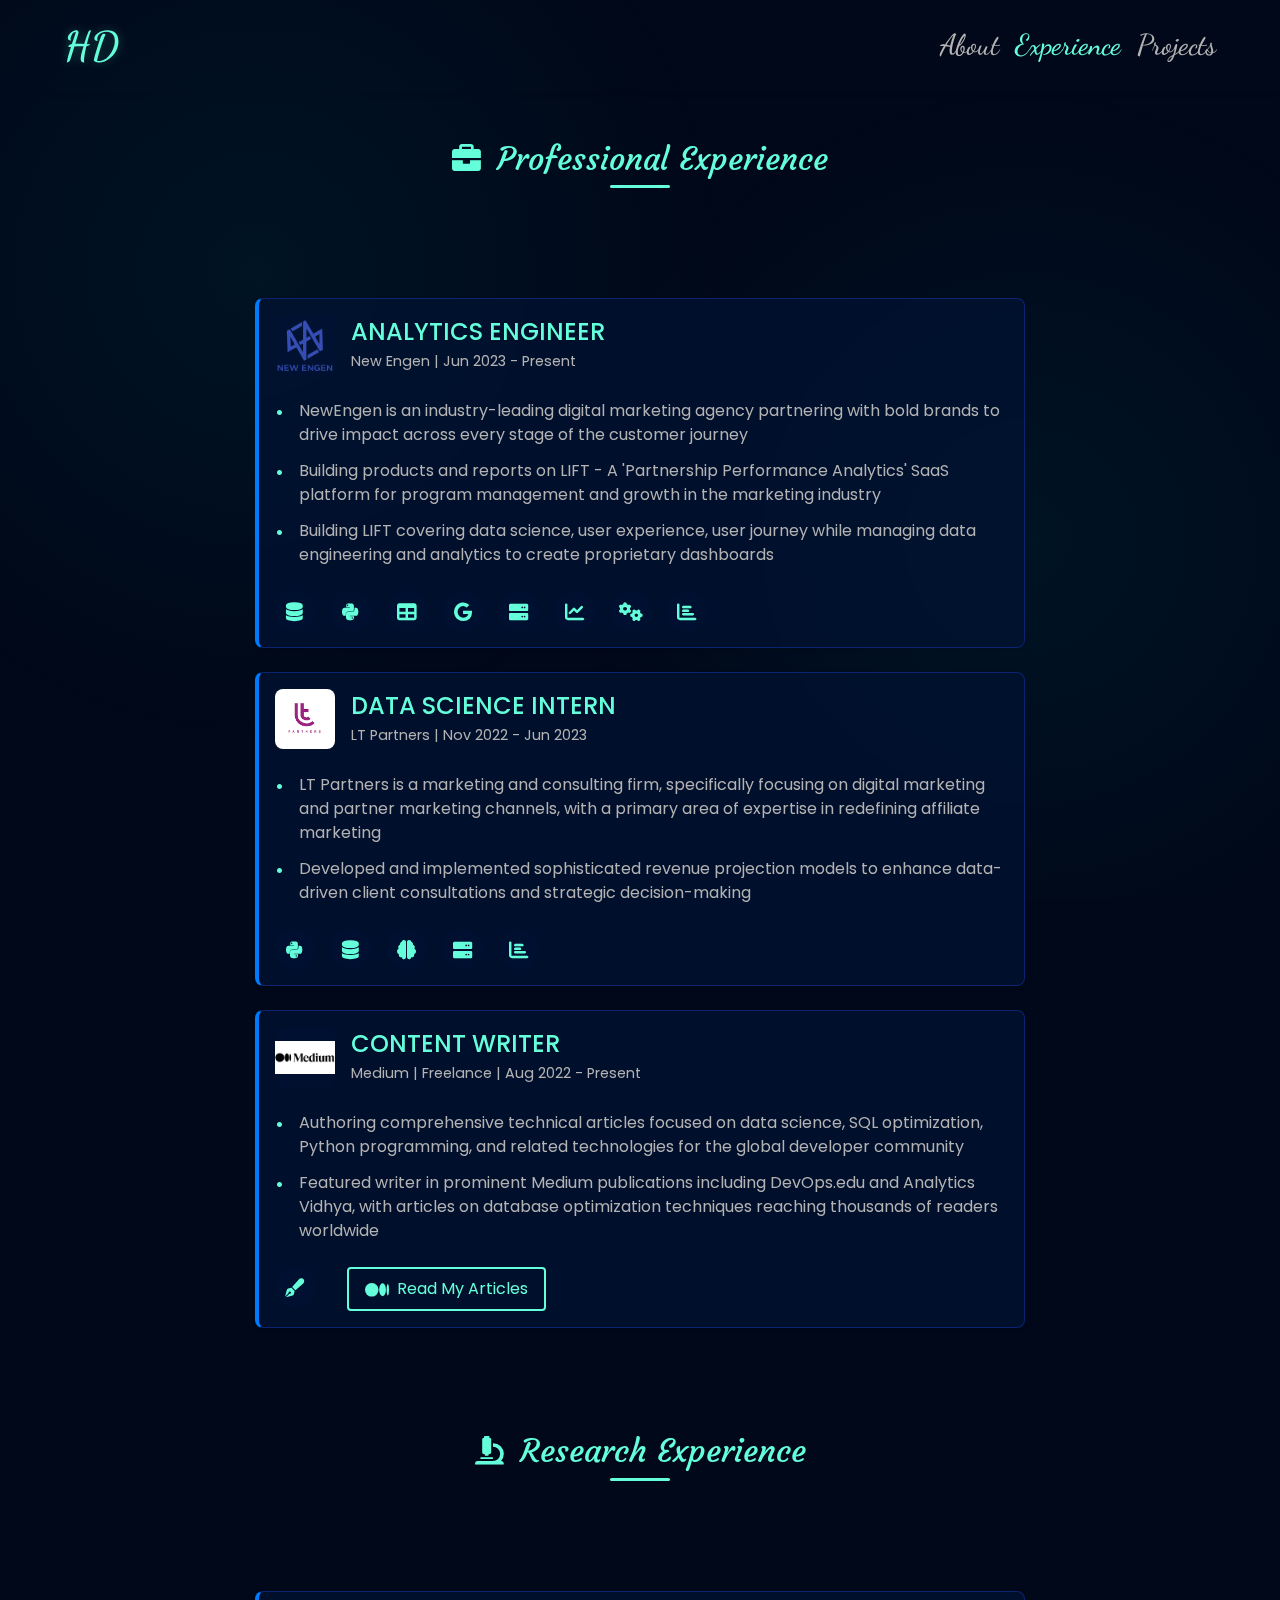
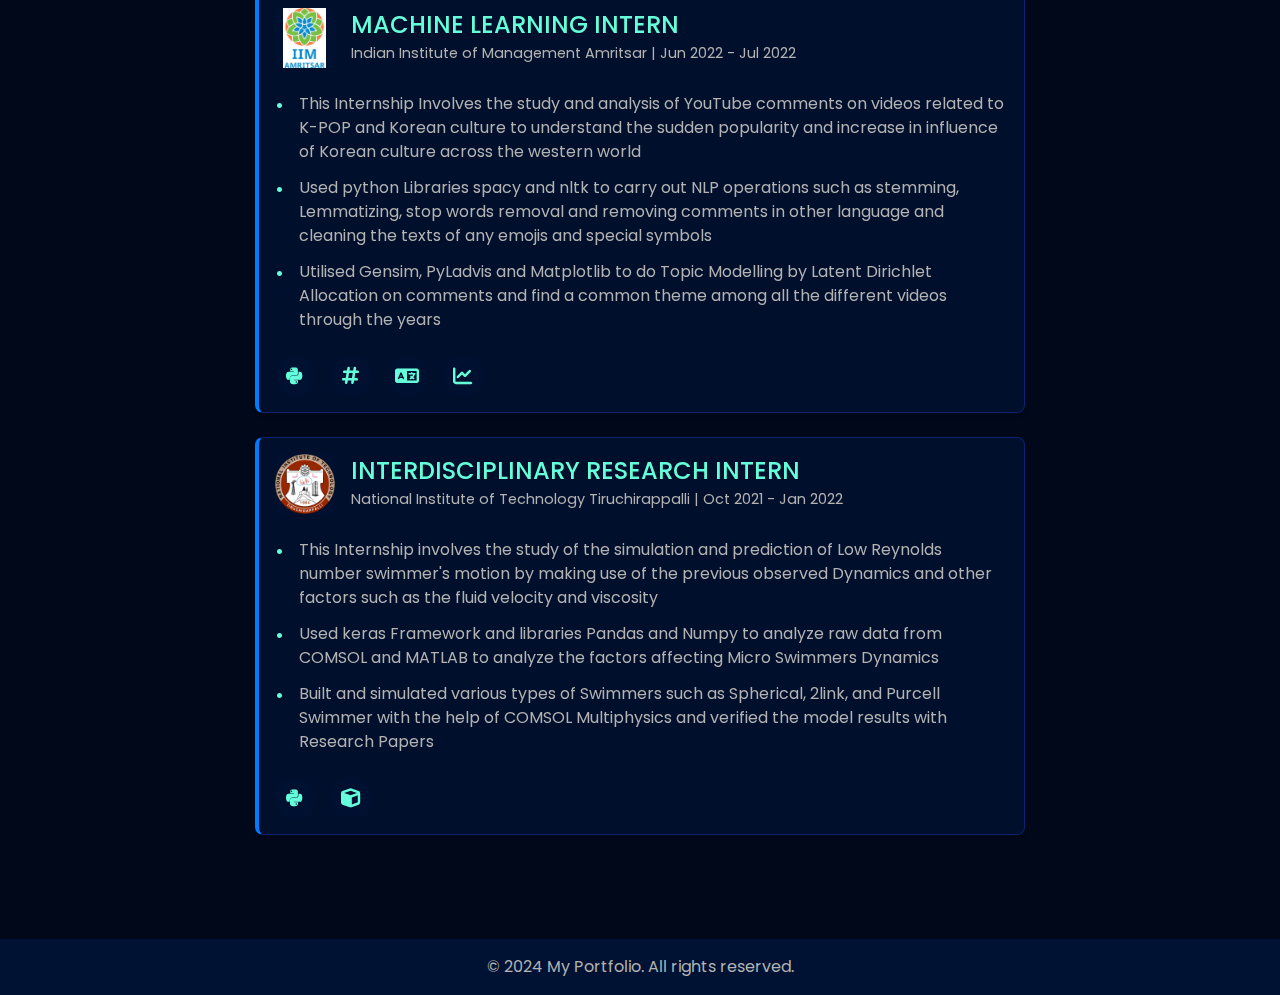
==== commit a86998d5: "style: Update experience page styling and fonts, remove timeline vertical line" ====
--- a/experience.html
+++ b/experience.html
@@ -7,6 +7,7 @@
     <link href="https://cdn.jsdelivr.net/npm/bootstrap@5.3.0/dist/css/bootstrap.min.css" rel="stylesheet">
     <link href="https://cdnjs.cloudflare.com/ajax/libs/font-awesome/6.0.0/css/all.min.css" rel="stylesheet">
     <link rel="stylesheet" href="css/style.css">
+    <link rel="stylesheet" href="static/style.css">
 </head>
 <body>
     <nav class="navbar navbar-expand-lg">
@@ -56,7 +57,7 @@
                                     <img src="assets/images/company1.png" alt="New Engen Logo" />
                                 </div>
                                 <div class="experience-info">
-                                    <h3 class="experience-title">Analytics Engineer</h3>
+                                    <h3 class="experience-title">ANALYTICS ENGINEER</h3>
                                     <p class="company-duration">New Engen | Jun 2023 - Present</p>
                                 </div>
                             </div>
@@ -101,7 +102,7 @@
                                     <img src="assets/images/company2.png" alt="LT Partners Logo" />
                                 </div>
                                 <div class="experience-info">
-                                    <h3 class="experience-title">Data Science Intern</h3>
+                                    <h3 class="experience-title">DATA SCIENCE INTERN</h3>
                                     <p class="company-duration">LT Partners | Nov 2022 - Jun 2023</p>
                                 </div>
                             </div>
@@ -136,7 +137,7 @@
                                     <img src="assets/images/company3.png" alt="Medium Logo" />
                                 </div>
                                 <div class="experience-info">
-                                    <h3 class="experience-title">Content Writer</h3>
+                                    <h3 class="experience-title">CONTENT WRITER</h3>
                                     <p class="company-duration">Medium | Freelance | Aug 2022 - Present</p>
                                 </div>
                             </div>
@@ -174,7 +175,7 @@
                                     <img src="assets/images/research1.png" alt="IIM Amritsar Logo" />
                                 </div>
                                 <div class="experience-info">
-                                    <h3 class="experience-title">Machine Learning Intern</h3>
+                                    <h3 class="experience-title">MACHINE LEARNING INTERN</h3>
                                     <p class="company-duration">Indian Institute of Management Amritsar | Jun 2022 - Jul 2022</p>
                                 </div>
                             </div>
@@ -207,7 +208,7 @@
                                     <img src="assets/images/research2.png" alt="NIT Trichy Logo" />
                                 </div>
                                 <div class="experience-info">
-                                    <h3 class="experience-title">Interdisciplinary Research Intern</h3>
+                                    <h3 class="experience-title">INTERDISCIPLINARY RESEARCH INTERN</h3>
                                     <p class="company-duration">National Institute of Technology Tiruchirappalli | Oct 2021 - Jan 2022</p>
                                 </div>
                             </div>
--- a/css/style.css
+++ b/css/style.css
@@ -54,7 +54,12 @@
 }
 
 .milestones-section {
-    margin-top: 3rem;
+    margin-top: 6rem;
+    position: relative;
+    text-align: center;
+    margin-left: auto;
+    margin-right: auto;
+    max-width: 800px;
 }
 
 .current-reading-section {
@@ -354,180 +359,69 @@
     color: var(--accent-color) !important;
 }
 
-/* Experience Cards */
 .card {
-    background: var(--card-bg);
-    border-radius: 15px;
+    background-color: var(--card-bg);
+    backdrop-filter: blur(10px);
     border: 1px solid var(--border-color);
-    transition: all 0.3s ease;
-    position: relative;
-    overflow: hidden;
-}
-
-.card::before {
-    content: '';
-    position: absolute;
-    left: 0;
-    top: 0;
-    width: 4px;
-    height: 100%;
-    background-color: var(--accent-color);
+    transition: transform 0.2s, box-shadow 0.2s;
+    box-shadow: 0 4px 20px rgba(0, 255, 255, 0.1);
 }
 
 .card:hover {
     transform: translateY(-5px);
-    box-shadow: 0 10px 20px rgba(0, 0, 0, 0.2);
-}
-
-.card-body {
-    padding: 2rem;
-}
-
-.experience-header {
-    display: flex;
-    align-items: center;
-    gap: 1.5rem;
-    margin-bottom: 1.5rem;
-}
-
-.company-logo {
-    width: 60px;
-    height: 60px;
-    min-width: 60px;
-    border-radius: 12px;
-    overflow: hidden;
-    background-color: white;
-    padding: 8px;
+    box-shadow: 0 6px 12px rgba(0, 0, 0, 0.2);
+}
+
+.card-title {
+    color: var(--accent-color);
+}
+
+.card-text {
+    color: var(--text-secondary);
+    line-height: 1.6;
+}
+
+.timeline .card {
+    border-left: 4px solid var(--accent-color);
+}
+
+.btn-outline-primary {
+    color: var(--accent-color);
+    border-color: var(--accent-color);
+}
+
+.btn-outline-primary:hover {
+    background-color: var(--accent-color);
+    color: var(--bg-primary);
+}
+
+.btn-outline-secondary {
+    color: var(--text-secondary);
+    border-color: var(--text-secondary);
+}
+
+.list-unstyled li {
+    margin-bottom: 0.5rem;
+    color: var(--text-secondary);
+}
+
+.list-unstyled li::before {
+    content: '✓';
+    color: var(--accent-color);
+    margin-right: 0.5rem;
+}
+
+/* Skill tags */
+.skill-tag {
+    background-color: var(--bg-secondary);
+    color: var(--accent-color);
+    padding: 0.3rem 0.8rem;
+    border-radius: 20px;
+    display: inline-block;
+    margin: 0.2rem;
+    font-size: 0.9rem;
     border: 1px solid var(--border-color);
-}
-
-.company-logo img {
-    width: 100%;
-    height: 100%;
-    object-fit: contain;
-}
-
-.experience-info {
-    flex: 1;
-}
-
-.experience-title {
-    color: var(--accent-color);
-    font-size: 2.2rem;
-    margin-bottom: 0.5rem;
-    font-weight: 600;
-    font-family: 'Courgette', cursive;
-    text-shadow: 0 0 10px rgba(100, 255, 218, 0.3);
-}
-
-.company-duration {
-    color: var(--text-secondary);
-    font-size: 1.2rem;
-    margin-bottom: 0;
-    opacity: 0.8;
-    font-family: 'Courgette', cursive;
-}
-
-.experience-points {
-    list-style: none;
-    padding: 0;
-    margin: 0 0 1.5rem 0;
-    font-family: 'Courgette', cursive;
-}
-
-.experience-points li {
-    color: var(--text-primary);
-    font-size: 1.1rem;
-    margin-bottom: 1rem;
-    padding-left: 1.5rem;
-    position: relative;
-    line-height: 1.8;
-}
-
-.experience-points li::before {
-    content: '•';
-    color: var(--accent-color);
-    position: absolute;
-    left: 0;
-    font-size: 1.5rem;
-    line-height: 1;
-}
-
-.skills-container {
-    display: flex;
-    flex-wrap: wrap;
-    gap: 1rem;
-    margin-top: 1.5rem;
-    align-items: center;
-}
-
-.skill-icon {
-    width: 40px;
-    height: 40px;
-    background-color: rgba(100, 255, 218, 0.1);
-    border-radius: 50%;
-    display: flex;
-    align-items: center;
-    justify-content: center;
-    position: relative;
-    cursor: pointer;
-    transition: all 0.3s ease;
-}
-
-.skill-icon i {
-    color: var(--accent-color);
-    font-size: 1.2rem;
-    transition: all 0.3s ease;
-}
-
-.skill-icon:hover {
-    background-color: var(--accent-color);
-    transform: translateY(-5px);
-}
-
-.skill-icon:hover i {
-    color: var(--bg-primary);
-}
-
-/* Tooltip */
-.skill-icon::after {
-    content: attr(data-tooltip);
-    position: absolute;
-    bottom: -35px;
-    left: 50%;
-    transform: translateX(-50%);
-    background-color: var(--bg-secondary);
-    color: var(--text-primary);
-    padding: 5px 10px;
-    border-radius: 5px;
-    font-size: 0.8rem;
-    white-space: nowrap;
-    opacity: 0;
-    visibility: hidden;
-    transition: all 0.3s ease;
-    border: 1px solid var(--border-color);
-    font-family: 'Poppins', sans-serif;
-}
-
-.skill-icon:hover::after {
-    opacity: 1;
-    visibility: visible;
-    bottom: -40px;
-}
-
-/* Add a subtle glow effect on hover */
-.skill-icon:hover {
-    box-shadow: 0 0 15px rgba(100, 255, 218, 0.3);
-}
-
-.skill-tag {
-    background-color: rgba(100, 255, 218, 0.1);
-    color: var(--accent-color);
-    padding: 0.5rem 1rem;
-    border-radius: 20px;
-    font-size: 0.9rem;
-    transition: all 0.3s ease;
-    font-family: 'Courgette', cursive;
+    transition: all 0.3s ease;
 }
 
 .skill-tag:hover {
@@ -612,49 +506,73 @@
     box-shadow: 0 4px 8px rgba(100, 255, 218, 0.2);
 }
 
-/* Milestones Section */
-fix-layout
+/* Override font for milestone and reading sections */
+.milestones-section p,
+.current-reading-section p {
+    font-family: 'Poppins', sans-serif;
+}
+
+.milestone-block p {
+    font-family: 'Poppins', sans-serif;
+}
+
+.reading-block p {
+    font-family: 'Poppins', sans-serif;
+}
+
+/* Center alignment for sections */
+.milestones-section,
+.current-reading-section {
+    text-align: center;
+    margin-left: auto;
+    margin-right: auto;
+    max-width: 800px;
+}
+
+.milestone-block {
+    text-align: left; /* Keep the content left-aligned within the blocks */
+}
+
+.reading-block {
+    text-align: left; /* Keep the content left-aligned within the block */
+}
 
 .section-title {
+    color: var(--accent-color);
+    font-family: 'Courgette', cursive;
+    font-size: 2rem;
     text-align: center;
-    color: var(--text-primary);
-    font-family: 'Poppins', sans-serif;
-    font-size: 2.5rem;
-    font-weight: 600;
-    margin-bottom: 2rem;
+    margin-bottom: 2.5rem;
+    position: relative;
     display: flex;
     align-items: center;
     justify-content: center;
     gap: 1rem;
-    width: 100%;
 }
 
 .section-title i {
-    color: var(--accent-color);
-    font-size: 2rem;
-}
-
-/* Add glow effect on hover */
-.section-title:hover i {
-    text-shadow: 0 0 15px var(--accent-color);
-}
-
-.milestones-section {
-    margin-top: 3rem;
-    text-align: center;
+    font-size: 1.8rem;
+}
+
+.section-title::after {
+    content: '';
+    position: absolute;
+    bottom: -10px;
+    left: 50%;
+    transform: translateX(-50%);
+    width: 60px;
+    height: 3px;
+    background-color: var(--accent-color);
+    border-radius: 3px;
 }
 
 .milestone-block {
-    background: var(--card-bg);
-    border-radius: 15px;
-    padding: 2rem;
+    background-color: var(--card-bg);
+    border: 1px solid var(--border-color);
+    border-radius: 10px;
+    padding: 1.5rem;
     margin-bottom: 2rem;
-    border: 1px solid var(--border-color);
-    transition: all 0.3s ease;
-    text-align: left;
-    max-width: 800px;
-    margin-left: auto;
-    margin-right: auto;
+    transition: all 0.3s ease;
     position: relative;
     overflow: hidden;
 }
@@ -662,11 +580,12 @@
 .milestone-block::before {
     content: '';
     position: absolute;
+    top: 0;
     left: 0;
-    top: 0;
     width: 4px;
     height: 100%;
     background-color: var(--accent-color);
+    border-radius: 4px 0 0 4px;
 }
 
 .milestone-block:hover {
@@ -677,15 +596,15 @@
 .milestone-icon {
     font-size: 2rem;
     margin-bottom: 1rem;
-    position: relative;
-    z-index: 1;
 }
 
 .milestone-title {
-    color: var(--accent-color);
-    font-family: 'Courgette', cursive;
+    font-family: 'Poppins', sans-serif;
     font-size: 1.5rem;
-    margin-bottom: 0.5rem;
+    margin-bottom: 0.25rem;
+    color: var(--accent-color);
+    text-transform: uppercase;
+    font-weight: 600;
 }
 
 .milestone-description {
@@ -693,6 +612,7 @@
     font-size: 1rem;
     line-height: 1.6;
     margin-bottom: 1rem;
+    font-family: 'Poppins', sans-serif;
 }
 
 .milestone-block .btn {
@@ -810,15 +730,10 @@
 
 .reading-block {
     background: var(--card-bg);
+    border: 1px solid var(--border-color);
     border-radius: 15px;
-    padding: 2rem;
-    margin-bottom: 2rem;
-    border: 1px solid var(--border-color);
-    transition: all 0.3s ease;
-    text-align: left;
-    max-width: 800px;
-    margin-left: auto;
-    margin-right: auto;
+    padding: 2.5rem;
+    transition: all 0.3s ease;
     position: relative;
     overflow: hidden;
 }
@@ -826,16 +741,17 @@
 .reading-block::before {
     content: '';
     position: absolute;
+    top: 0;
     left: 0;
-    top: 0;
     width: 4px;
     height: 100%;
-    background-color: var(--accent-color);
+    background: linear-gradient(to bottom, var(--accent-color), #4CAF50);
+    border-radius: 4px 0 0 4px;
 }
 
 .reading-block:hover {
     transform: translateY(-5px);
-    box-shadow: 0 10px 20px rgba(0, 0, 0, 0.2);
+    box-shadow: 0 10px 20px rgba(0, 0, 0, 0.1);
 }
 
 .reading-status {
@@ -852,29 +768,28 @@
 }
 
 .book-title {
-    color: var(--text-color);
-    font-size: 2.2rem;
-    margin-bottom: 0.5rem;
-    font-family: 'Courgette', cursive;
-    background: linear-gradient(120deg, var(--accent-color), #4CAF50);
-    -webkit-background-clip: text;
-    -webkit-text-fill-color: transparent;
+    font-family: 'Poppins', sans-serif;
+    font-size: 1.5rem;
+    margin-bottom: 0.25rem;
+    color: var(--accent-color);
+    text-transform: uppercase;
+    font-weight: 600;
 }
 
 .book-author {
     color: var(--accent-color);
     font-size: 1.3rem;
     margin-bottom: 1.5rem;
-    font-style: italic;
+    font-family: 'Poppins', sans-serif;
     opacity: 0.9;
 }
 
 .book-description {
-    color: var(--text-color);
+    color: var(--text-secondary);
     margin-bottom: 2rem;
     line-height: 1.8;
     font-size: 1.1rem;
-    opacity: 0.9;
+    font-family: 'Poppins', sans-serif;
 }
 
 .btn-outline-primary {
@@ -906,7 +821,7 @@
 
 .current-reading-section {
     margin-top: 3rem;
-    text-align: center;
+    position: relative;
 }
 
 /* Footer positioning */
@@ -919,49 +834,402 @@
     margin-top: 3rem;
 }
 
-/* Responsive adjustments for company logo */
-@media (max-width: 576px) {
-    .experience-header {
-        gap: 1rem;
-    }
-
-    .company-logo {
-        width: 50px;
-        height: 50px;
-        min-width: 50px;
-    }
-
-    .experience-title {
-        font-size: 1.5rem;
-    }
-
-    .company-duration {
-        font-size: 1rem;
-    }
-}
-
+/* Experience Page Styles */
+.experience-header {
+    display: flex;
+    align-items: center;
+    margin-bottom: 1.5rem;
+}
+
+.company-logo {
+    width: 60px;
+    height: 60px;
+    margin-right: 1rem;
+    border-radius: 8px;
+    overflow: hidden;
+    background-color: var(--card-bg);
+    display: flex;
+    align-items: center;
+    justify-content: center;
+}
+
+.company-logo img {
+    width: 100%;
+    height: 100%;
+    object-fit: contain;
+}
+
+.experience-info {
+    flex: 1;
+}
+
+.experience-title {
+    font-size: 1.5rem;
+    margin-bottom: 0.25rem;
+    color: var(--accent-color);
+}
+
+.company-duration {
+    color: var(--text-secondary);
+    font-size: 0.9rem;
+    margin-bottom: 0;
+}
+
+.experience-points {
+    list-style-type: none;
+    padding-left: 0;
+    margin-bottom: 1.5rem;
+}
+
+.experience-points li {
+    position: relative;
+    padding-left: 1.5rem;
+    margin-bottom: 0.75rem;
+    color: var(--text-secondary);
+}
+
+.experience-points li::before {
+    content: "•";
+    color: var(--accent-color);
+    position: absolute;
+    left: 0;
+    font-size: 1.2rem;
+}
+
+.skills-container {
+    display: flex;
+    flex-wrap: wrap;
+    gap: 1rem;
+    margin-top: 1rem;
+}
+
+.skill-icon {
+    width: 40px;
+    height: 40px;
+    border-radius: 50%;
+    background-color: var(--card-bg);
+    display: flex;
+    align-items: center;
+    justify-content: center;
+    color: var(--accent-color);
+    font-size: 1.2rem;
+    transition: all 0.3s ease;
+    position: relative;
+}
+
+.skill-icon:hover {
+    transform: translateY(-3px);
+    box-shadow: 0 0 15px var(--glow-color);
+}
+
+.skill-icon[data-tooltip]:hover::after {
+    content: attr(data-tooltip);
+    position: absolute;
+    bottom: 100%;
+    left: 50%;
+    transform: translateX(-50%);
+    padding: 0.5rem;
+    background-color: var(--bg-secondary);
+    color: var(--text-primary);
+    border-radius: 4px;
+    font-size: 0.8rem;
+    white-space: nowrap;
+    z-index: 1000;
+}
+
+.timeline {
+    position: relative;
+    padding: 2rem 0;
+}
+
+.timeline .card {
+    background-color: var(--card-bg);
+    border: 1px solid var(--border-color);
+    border-radius: 8px;
+    margin-bottom: 2rem;
+    transition: all 0.3s ease;
+    position: relative;
+    border-left: 4px solid var(--accent-color);
+}
+
+.timeline .card:hover {
+    transform: translateY(-5px);
+    box-shadow: 0 0 20px var(--glow-color);
+}
+
+/* Button Styles */
 .btn-outline-accent {
     color: var(--accent-color);
     border: 2px solid var(--accent-color);
-    background: transparent;
-    padding: 0.5rem 1.5rem;
-    border-radius: 25px;
-    font-family: 'Poppins', sans-serif;
-    font-size: 1rem;
-    transition: all 0.3s ease;
+    background-color: transparent;
+    padding: 0.5rem 1rem;
+    border-radius: 4px;
+    transition: all 0.3s ease;
+    text-decoration: none;
     display: inline-flex;
     align-items: center;
     gap: 0.5rem;
-    margin-left: 1rem;
 }
 
 .btn-outline-accent:hover {
-    background: var(--accent-color);
+    background-color: var(--accent-color);
     color: var(--bg-primary);
     transform: translateY(-2px);
-    box-shadow: 0 5px 15px rgba(100, 255, 218, 0.2);
+    box-shadow: 0 4px 8px rgba(100, 255, 218, 0.2);
 }
 
 .btn-outline-accent i {
     font-size: 1.2rem;
-} +}
+
+/* Override any Bootstrap margins for milestones section */
+.about-content .milestones-section {
+    margin-top: 8rem !important;  /* Using !important to override any other styles */
+}
+
+.about-content .milestones-section {
+    margin-top: 3rem;
+    position: relative;
+}
+
+.current-reading-section {
+    margin-top: 3rem;
+    position: relative;
+}
+
+/* Footer positioning */
+.footer {
+    position: relative;
+    width: 100%;
+    background-color: var(--bg-secondary);
+    color: var(--text-secondary);
+    padding: 1rem 0;
+    margin-top: 3rem;
+}
+
+/* Experience Page Styles */
+.experience-header {
+    display: flex;
+    align-items: center;
+    margin-bottom: 1.5rem;
+}
+
+.company-logo {
+    width: 60px;
+    height: 60px;
+    margin-right: 1rem;
+    border-radius: 8px;
+    overflow: hidden;
+    background-color: var(--card-bg);
+    display: flex;
+    align-items: center;
+    justify-content: center;
+}
+
+.company-logo img {
+    width: 100%;
+    height: 100%;
+    object-fit: contain;
+}
+
+.experience-info {
+    flex: 1;
+}
+
+.experience-title {
+    font-size: 1.5rem;
+    margin-bottom: 0.25rem;
+    color: var(--accent-color);
+}
+
+.company-duration {
+    color: var(--text-secondary);
+    font-size: 0.9rem;
+    margin-bottom: 0;
+}
+
+.experience-points {
+    list-style-type: none;
+    padding-left: 0;
+    margin-bottom: 1.5rem;
+}
+
+.experience-points li {
+    position: relative;
+    padding-left: 1.5rem;
+    margin-bottom: 0.75rem;
+    color: var(--text-secondary);
+}
+
+.experience-points li::before {
+    content: "•";
+    color: var(--accent-color);
+    position: absolute;
+    left: 0;
+    font-size: 1.2rem;
+}
+
+.skills-container {
+    display: flex;
+    flex-wrap: wrap;
+    gap: 1rem;
+    margin-top: 1rem;
+}
+
+.skill-icon {
+    width: 40px;
+    height: 40px;
+    border-radius: 50%;
+    background-color: var(--card-bg);
+    display: flex;
+    align-items: center;
+    justify-content: center;
+    color: var(--accent-color);
+    font-size: 1.2rem;
+    transition: all 0.3s ease;
+    position: relative;
+}
+
+.skill-icon:hover {
+    transform: translateY(-3px);
+    box-shadow: 0 0 15px var(--glow-color);
+}
+
+.skill-icon[data-tooltip]:hover::after {
+    content: attr(data-tooltip);
+    position: absolute;
+    bottom: 100%;
+    left: 50%;
+    transform: translateX(-50%);
+    padding: 0.5rem;
+    background-color: var(--bg-secondary);
+    color: var(--text-primary);
+    border-radius: 4px;
+    font-size: 0.8rem;
+    white-space: nowrap;
+    z-index: 1000;
+}
+
+.timeline {
+    position: relative;
+    padding: 2rem 0;
+}
+
+.timeline .card {
+    background-color: var(--card-bg);
+    border: 1px solid var(--border-color);
+    border-radius: 8px;
+    margin-bottom: 2rem;
+    transition: all 0.3s ease;
+    position: relative;
+    border-left: 4px solid var(--accent-color);
+}
+
+.timeline .card:hover {
+    transform: translateY(-5px);
+    box-shadow: 0 0 20px var(--glow-color);
+}
+
+/* Button Styles */
+.btn-outline-accent {
+    color: var(--accent-color);
+    border: 2px solid var(--accent-color);
+    background-color: transparent;
+    padding: 0.5rem 1rem;
+    border-radius: 4px;
+    transition: all 0.3s ease;
+    text-decoration: none;
+    display: inline-flex;
+    align-items: center;
+    gap: 0.5rem;
+}
+
+.btn-outline-accent:hover {
+    background-color: var(--accent-color);
+    color: var(--bg-primary);
+    transform: translateY(-2px);
+    box-shadow: 0 4px 8px rgba(100, 255, 218, 0.2);
+}
+
+.btn-outline-accent i {
+    font-size: 1.2rem;
+}
+
+/* Recent Reads Section */
+.recent-reads {
+    margin-top: 3rem;
+    text-align: center;
+}
+
+.section-subtitle {
+    color: var(--accent-color);
+    font-family: 'Poppins', sans-serif;
+    font-size: 1.3rem;
+    margin-bottom: 1.5rem;
+    text-align: center;
+}
+
+.recent-books {
+    display: flex;
+    flex-wrap: wrap;
+    gap: 1rem;
+    justify-content: center;
+    margin-top: 1.5rem;
+}
+
+.book-chip {
+    background: var(--card-bg);
+    border: 1px solid var(--border-color);
+    border-radius: 8px;
+    padding: 0.8rem 1.2rem;
+    display: flex;
+    flex-direction: column;
+    align-items: center;
+    transition: all 0.3s ease;
+    max-width: 250px;
+}
+
+.book-chip:hover {
+    transform: translateY(-3px);
+    box-shadow: 0 4px 12px var(--glow-color);
+}
+
+.book-chip .book-name {
+    color: var(--text-primary);
+    font-family: 'Poppins', sans-serif;
+    font-size: 0.9rem;
+    font-weight: 500;
+    margin-bottom: 0.3rem;
+}
+
+.book-chip .book-author {
+    color: var(--text-secondary);
+    font-family: 'Poppins', sans-serif;
+    font-size: 0.8rem;
+}
+
+/* Reading Stats */
+.reading-stats {
+    margin-top: 2rem;
+    display: flex;
+    justify-content: center;
+}
+
+@media (max-width: 768px) {
+    .recent-books {
+        gap: 0.8rem;
+    }
+    
+    .book-chip {
+        padding: 0.6rem 1rem;
+        max-width: 200px;
+    }
+    
+    .book-chip .book-name {
+        font-size: 0.8rem;
+    }
+    
+    .book-chip .book-author {
+        font-size: 0.7rem;
+    }
+} 
--- a/static/style.css
+++ b/static/style.css
@@ -0,0 +1,41 @@
+body {
+    min-height: 100vh;
+    display: flex;
+    flex-direction: column;
+}
+
+main {
+    flex: 1;
+}
+
+.navbar {
+    box-shadow: 0 2px 4px rgba(0,0,0,.1);
+}
+
+.card {
+    transition: transform 0.2s;
+    box-shadow: 0 2px 4px rgba(0,0,0,.1);
+}
+
+.card:hover {
+    transform: translateY(-5px);
+}
+
+.footer {
+    margin-top: auto;
+}
+
+.timeline .card {
+    border-left: 4px solid #007bff;
+}
+
+.btn-group .btn {
+    margin-right: 5px;
+}
+
+/* Responsive adjustments */
+@media (max-width: 768px) {
+    .container {
+        padding: 0 15px;
+    }
+} 